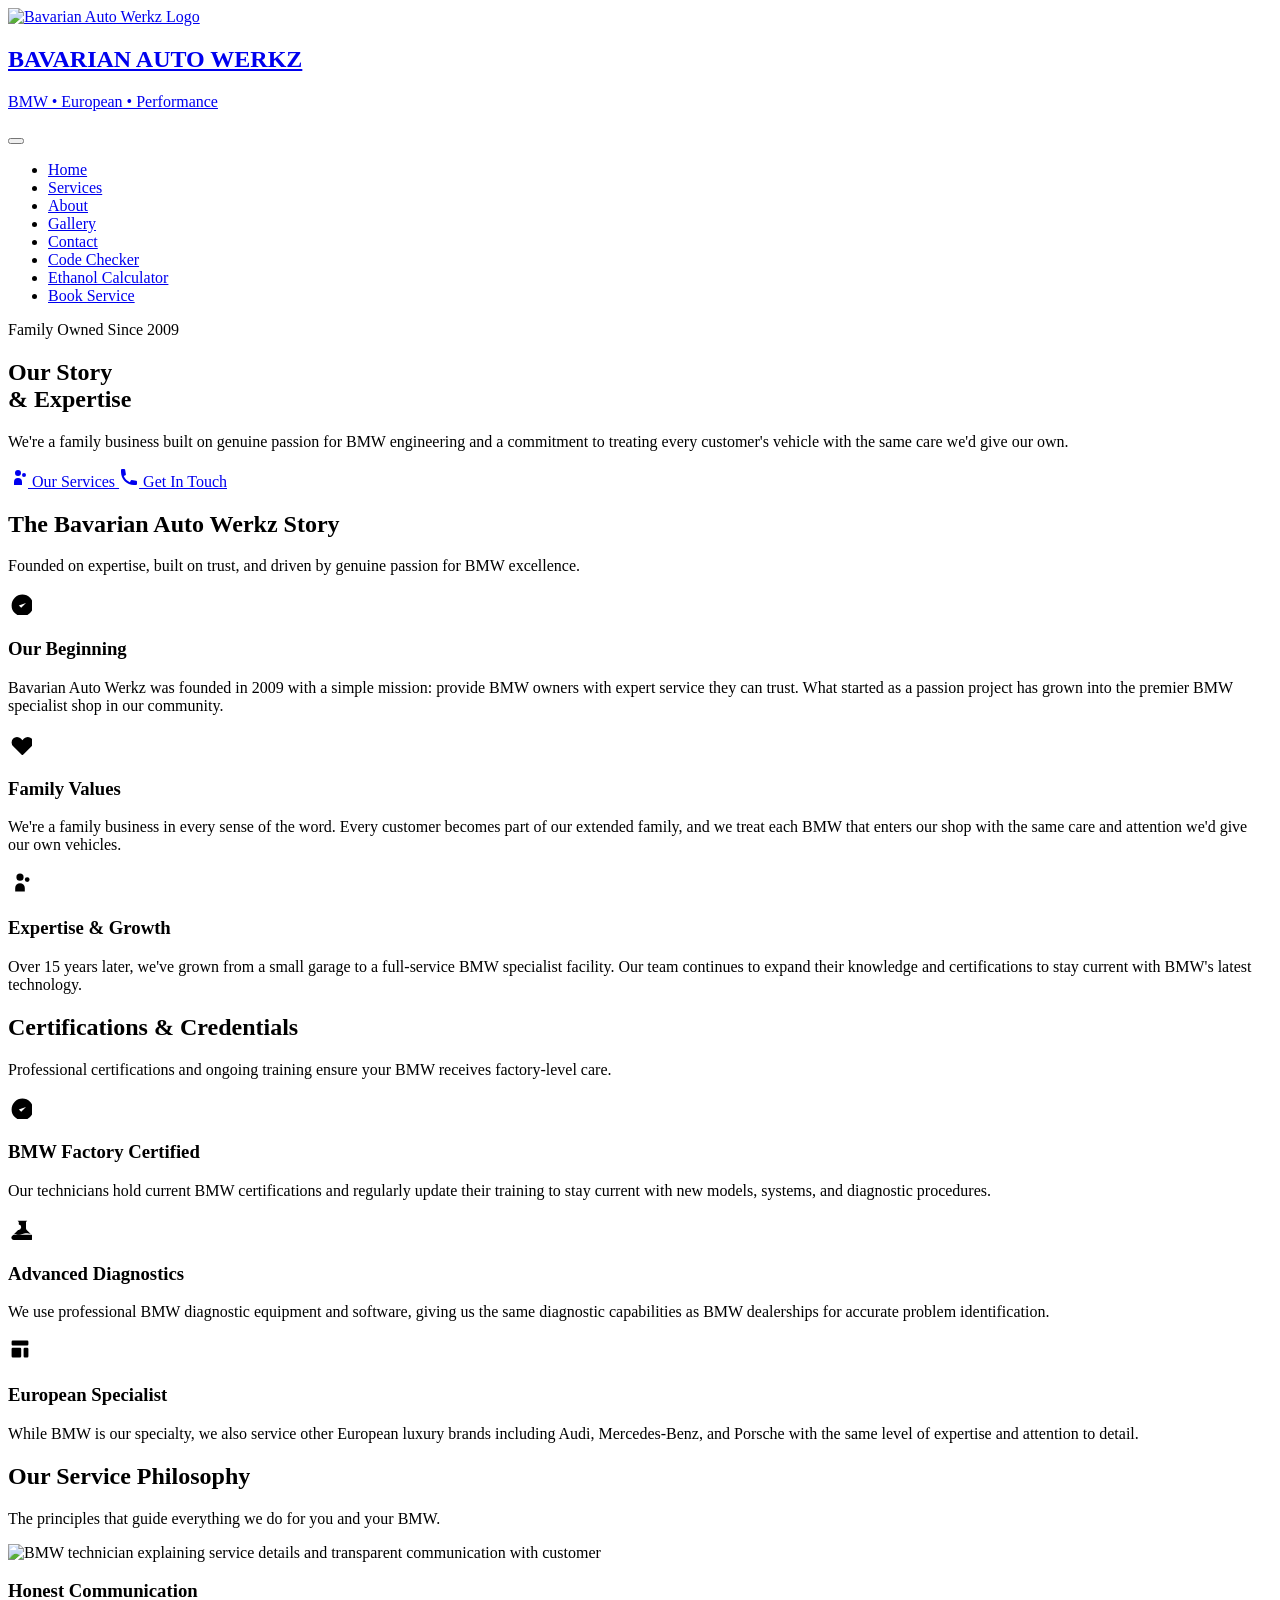
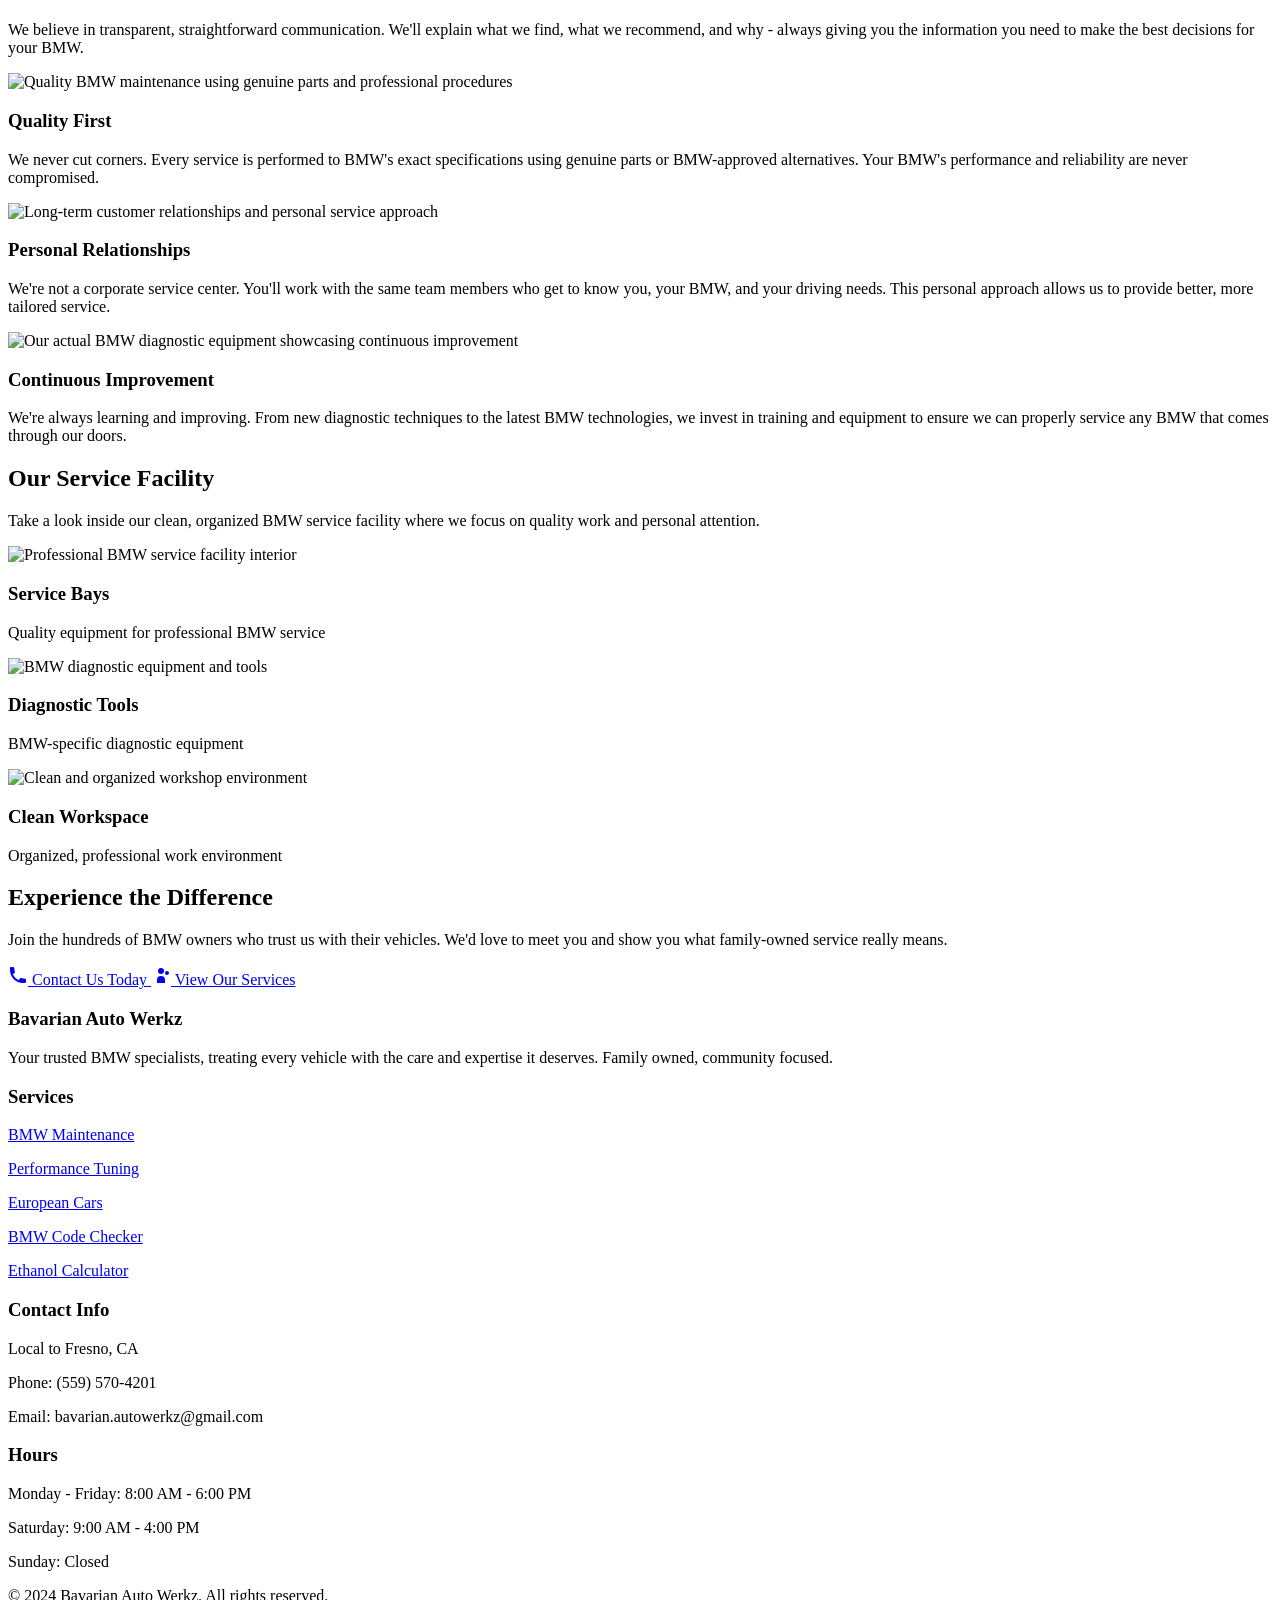
==== bavarian-auto-werkz/about.html @ 37c551e5 "Add files via upload" ====
<!DOCTYPE html>
<html lang="en">
<head>
    <meta charset="UTF-8">
    <meta name="viewport" content="width=device-width, initial-scale=1.0">
    <title>About Us | Bavarian Auto Werkz - Family BMW Specialists</title>
    <meta name="description" content="Learn about our family-owned BMW specialist shop. Over 15 years of expertise, certified technicians, and genuine passion for BMW performance and care.">
    <link rel="stylesheet" href="styles.css">
    <link rel="icon" type="image/png" href="logo.png">
</head>
<body>
    <!-- BMW M-Stripe -->
    <div class="m-stripe"></div>
    
    <!-- Header -->
    <header class="header">
        <nav class="nav-container">
            <a href="index.html" class="logo">
                <img src="logo.png" alt="Bavarian Auto Werkz Logo">
                <div class="logo-text">
                    <h1>BAVARIAN AUTO WERKZ</h1>
                    <p class="logo-tagline">BMW • European • Performance</p>
                </div>
            </a>
            
            <button class="mobile-menu-toggle" aria-label="Toggle mobile menu">
                <span class="hamburger-line"></span>
                <span class="hamburger-line"></span>
                <span class="hamburger-line"></span>
            </button>
            
            <ul class="nav-menu">
                <li><a href="index.html" class="nav-link">Home</a></li>
                <li><a href="services.html" class="nav-link">Services</a></li>
                <li><a href="about.html" class="nav-link active">About</a></li>
                <li><a href="gallery.html" class="nav-link">Gallery</a></li>
                <li><a href="contact.html" class="nav-link">Contact</a></li>
                <li><a href="code-checker.html" class="nav-link">Code Checker</a></li>
                <li><a href="ethanol-calculator.html" class="nav-link">Ethanol Calculator</a></li>
                <li><a href="contact.html" class="btn btn-primary">Book Service</a></li>
            </ul>
        </nav>
    </header>

    <!-- Hero Section -->
    <section class="hero">
        <div class="hero-content">
            <div class="hero-badge">
                <span class="dot"></span>
                Family Owned Since 2009
            </div>
            
            <h1>Our <span class="text-primary">Story</span><br>& Expertise</h1>
            
            <p class="subtitle">
                We're a family business built on genuine passion for BMW engineering and a commitment 
                to treating every customer's vehicle with the same care we'd give our own.
            </p>
            
            <div class="hero-actions">
                <a href="services.html" class="btn btn-primary">
                    <svg width="20" height="20" fill="currentColor" viewBox="0 0 20 20">
                        <path d="M13 6a3 3 0 11-6 0 3 3 0 016 0zM18 8a2 2 0 11-4 0 2 2 0 014 0zM14 15a4 4 0 00-8 0v3h8v-3z"/>
                    </svg>
                    Our Services
                </a>
                <a href="contact.html" class="btn btn-secondary">
                    <svg width="20" height="20" fill="currentColor" viewBox="0 0 20 20">
                        <path d="M2 3a1 1 0 011-1h2.153a1 1 0 01.986.836l.74 4.435a1 1 0 01-.54 1.06l-1.548.773a11.037 11.037 0 006.105 6.105l.774-1.548a1 1 0 011.059-.54l4.435.74a1 1 0 01.836.986V17a1 1 0 01-1 1h-2C7.82 18 2 12.18 2 5V3z"/>
                    </svg>
                    Get In Touch
                </a>
            </div>
        </div>
    </section>


    <!-- Our Story -->
    <section class="section">
        <div class="container">
            <div class="section-header">
                <h2 class="section-title">The Bavarian Auto Werkz Story</h2>
                <p class="section-subtitle">
                    Founded on expertise, built on trust, and driven by genuine passion for BMW excellence.
                </p>
            </div>
            
            <div class="grid">
                <div class="card">
                    <div class="card-icon">
                        <svg width="24" height="24" fill="currentColor" viewBox="0 0 20 20">
                            <path d="M9 12l2 2 4-4m6 2a9 9 0 11-18 0 9 9 0 0118 0z"/>
                        </svg>
                    </div>
                    <h3>Our Beginning</h3>
                    <p>Bavarian Auto Werkz was founded in 2009 with a simple mission: provide BMW owners with expert service they can trust. What started as a passion project has grown into the premier BMW specialist shop in our community.</p>
                </div>
                
                <div class="card">
                    <div class="card-icon">
                        <svg width="24" height="24" fill="currentColor" viewBox="0 0 20 20">
                            <path d="M4.318 6.318a4.5 4.5 0 000 6.364L12 20.364l7.682-7.682a4.5 4.5 0 00-6.364-6.364L12 7.636l-1.318-1.318a4.5 4.5 0 00-6.364 0z"/>
                        </svg>
                    </div>
                    <h3>Family Values</h3>
                    <p>We're a family business in every sense of the word. Every customer becomes part of our extended family, and we treat each BMW that enters our shop with the same care and attention we'd give our own vehicles.</p>
                </div>
                
                <div class="card">
                    <div class="card-icon">
                        <svg width="24" height="24" fill="currentColor" viewBox="0 0 20 20">
                            <path d="M13 6a3 3 0 11-6 0 3 3 0 016 0zM18 8a2 2 0 11-4 0 2 2 0 014 0zM14 15a4 4 0 00-8 0v3h8v-3z"/>
                        </svg>
                    </div>
                    <h3>Expertise & Growth</h3>
                    <p>Over 15 years later, we've grown from a small garage to a full-service BMW specialist facility. Our team continues to expand their knowledge and certifications to stay current with BMW's latest technology.</p>
                </div>
            </div>
        </div>
    </section>


    <!-- Our Certifications -->
    <section class="section">
        <div class="container">
            <div class="section-header">
                <h2 class="section-title">Certifications & Credentials</h2>
                <p class="section-subtitle">
                    Professional certifications and ongoing training ensure your BMW receives factory-level care.
                </p>
            </div>
            
            <div class="grid">
                <div class="card">
                    <div class="card-icon">
                        <svg width="24" height="24" fill="currentColor" viewBox="0 0 20 20">
                            <path d="M9 12l2 2 4-4m6 2a9 9 0 11-18 0 9 9 0 0118 0z"/>
                        </svg>
                    </div>
                    <h3>BMW Factory Certified</h3>
                    <p>Our technicians hold current BMW certifications and regularly update their training to stay current with new models, systems, and diagnostic procedures.</p>
                </div>
                
                <div class="card">
                    <div class="card-icon">
                        <svg width="24" height="24" fill="currentColor" viewBox="0 0 20 20">
                            <path d="M19.428 15.428a2 2 0 00-1.022-.547l-2.387-.477a6 6 0 00-3.86.517l-.318.158a6 6 0 01-3.86.517L6.05 15.21a2 2 0 00-1.806.547M8 4h8l-1 1v5.172a2 2 0 00.586 1.414l5 5c1.26 1.26.367 3.414-1.415 3.414H4.828c-1.782 0-2.674-2.154-1.414-3.414l5-5A2 2 0 009 7.172V5l-1-1z"/>
                        </svg>
                    </div>
                    <h3>Advanced Diagnostics</h3>
                    <p>We use professional BMW diagnostic equipment and software, giving us the same diagnostic capabilities as BMW dealerships for accurate problem identification.</p>
                </div>
                
                <div class="card">
                    <div class="card-icon">
                        <svg width="24" height="24" fill="currentColor" viewBox="0 0 20 20">
                            <path d="M3 4a1 1 0 011-1h12a1 1 0 011 1v2a1 1 0 01-1 1H4a1 1 0 01-1-1V4zM3 10a1 1 0 011-1h6a1 1 0 011 1v6a1 1 0 01-1 1H4a1 1 0 01-1-1v-6zM14 9a1 1 0 00-1 1v6a1 1 0 001 1h2a1 1 0 001-1v-6a1 1 0 00-1-1h-2z"/>
                        </svg>
                    </div>
                    <h3>European Specialist</h3>
                    <p>While BMW is our specialty, we also service other European luxury brands including Audi, Mercedes-Benz, and Porsche with the same level of expertise and attention to detail.</p>
                </div>
            </div>
        </div>
    </section>

    <!-- Our Philosophy -->
    <section class="section">
        <div class="container">
            <div class="section-header">
                <h2 class="section-title">Our Service Philosophy</h2>
                <p class="section-subtitle">
                    The principles that guide everything we do for you and your BMW.
                </p>
            </div>
            
            <div class="grid">
                <div class="card">
                    <div class="card-image">
                        <img src="honest-communication-real.jpg" alt="BMW technician explaining service details and transparent communication with customer" class="feature-image">
                    </div>
                    <h3>Honest Communication</h3>
                    <p>We believe in transparent, straightforward communication. We'll explain what we find, what we recommend, and why - always giving you the information you need to make the best decisions for your BMW.</p>
                </div>
                
                <div class="card">
                    <div class="card-image">
                        <img src="instagram-images/2897532297255648054_2897532292239246413.jpg" alt="Quality BMW maintenance using genuine parts and professional procedures" class="feature-image">
                    </div>
                    <h3>Quality First</h3>
                    <p>We never cut corners. Every service is performed to BMW's exact specifications using genuine parts or BMW-approved alternatives. Your BMW's performance and reliability are never compromised.</p>
                </div>
                
                <div class="card">
                    <div class="card-image">
                        <img src="instagram-images/2894854267697865437_2894854263453151561.jpg" alt="Long-term customer relationships and personal service approach" class="feature-image">
                    </div>
                    <h3>Personal Relationships</h3>
                    <p>We're not a corporate service center. You'll work with the same team members who get to know you, your BMW, and your driving needs. This personal approach allows us to provide better, more tailored service.</p>
                </div>
                
                <div class="card">
                    <div class="card-image">
                        <img src="instagram-images/2897532297255648054_2897532292214103856.jpg" alt="Our actual BMW diagnostic equipment showcasing continuous improvement" class="feature-image">
                    </div>
                    <h3>Continuous Improvement</h3>
                    <p>We're always learning and improving. From new diagnostic techniques to the latest BMW technologies, we invest in training and equipment to ensure we can properly service any BMW that comes through our doors.</p>
                </div>
            </div>
        </div>
    </section>

    <!-- Our Facility Gallery -->
    <section class="section">
        <div class="container">
            <div class="section-header">
                <h2 class="section-title">Our Service Facility</h2>
                <p class="section-subtitle">
                    Take a look inside our clean, organized BMW service facility where we focus on quality work and personal attention.
                </p>
            </div>
            
            <div class="grid">
                <div class="card">
                    <div class="card-image">
                        <img src="actual-service-bay.jpg" alt="Professional BMW service facility interior" class="feature-image">
                    </div>
                    <h3>Service Bays</h3>
                    <p>Quality equipment for professional BMW service</p>
                </div>
                <div class="card">
                    <div class="card-image">
                        <img src="actual-diagnostic-equipment.jpg" alt="BMW diagnostic equipment and tools" class="feature-image">
                    </div>
                    <h3>Diagnostic Tools</h3>
                    <p>BMW-specific diagnostic equipment</p>
                </div>
                <div class="card">
                    <div class="card-image">
                        <img src="instagram-images/3125229038101661645_3125229033429319748.jpg" alt="Clean and organized workshop environment" class="feature-image">
                    </div>
                    <h3>Clean Workspace</h3>
                    <p>Organized, professional work environment</p>
                </div>
            </div>
        </div>
    </section>

    <!-- Call to Action -->
    <section class="section section-dark">
        <div class="container text-center">
            <h2 class="section-title">Experience the Difference</h2>
            <p class="section-subtitle">
                Join the hundreds of BMW owners who trust us with their vehicles. 
                We'd love to meet you and show you what family-owned service really means.
            </p>
            
            <div class="hero-actions mt-2">
                <a href="contact.html" class="btn btn-primary">
                    <svg width="20" height="20" fill="currentColor" viewBox="0 0 20 20">
                        <path d="M2 3a1 1 0 011-1h2.153a1 1 0 01.986.836l.74 4.435a1 1 0 01-.54 1.06l-1.548.773a11.037 11.037 0 006.105 6.105l.774-1.548a1 1 0 011.059-.54l4.435.74a1 1 0 01.836.986V17a1 1 0 01-1 1h-2C7.82 18 2 12.18 2 5V3z"/>
                    </svg>
                    Contact Us Today
                </a>
                <a href="services.html" class="btn btn-secondary">
                    <svg width="20" height="20" fill="currentColor" viewBox="0 0 20 20">
                        <path d="M13 6a3 3 0 11-6 0 3 3 0 016 0zM18 8a2 2 0 11-4 0 2 2 0 014 0zM14 15a4 4 0 00-8 0v3h8v-3z"/>
                    </svg>
                    View Our Services
                </a>
            </div>
        </div>
    </section>

    <!-- Footer -->
    <footer class="footer">
        <div class="footer-content">
            <div class="footer-section">
                <h3>Bavarian Auto Werkz</h3>
                <p>Your trusted BMW specialists, treating every vehicle with the care and expertise it deserves. Family owned, community focused.</p>
            </div>
            
            <div class="footer-section">
                <h3>Services</h3>
                <p><a href="services.html">BMW Maintenance</a></p>
                <p><a href="services.html">Performance Tuning</a></p>
                <p><a href="services.html">European Cars</a></p>
                <p><a href="code-checker.html">BMW Code Checker</a></p>
                <p><a href="ethanol-calculator.html">Ethanol Calculator</a></p>
            </div>
            
            <div class="footer-section">
                <h3>Contact Info</h3>
                <p>Local to Fresno, CA</p>
                <p>Phone: (559) 570-4201</p>
                <p>Email: bavarian.autowerkz@gmail.com</p>
            </div>
            
            <div class="footer-section">
                <h3>Hours</h3>
                <p>Monday - Friday: 8:00 AM - 6:00 PM</p>
                <p>Saturday: 9:00 AM - 4:00 PM</p>
                <p>Sunday: Closed</p>
            </div>
        </div>
        
        <div class="footer-bottom">
            <p>&copy; 2024 Bavarian Auto Werkz. All rights reserved.</p>
        </div>
    </footer>

    <script>
        // Mobile menu toggle functionality
        document.addEventListener('DOMContentLoaded', function() {
            const mobileMenuToggle = document.querySelector('.mobile-menu-toggle');
            const navMenu = document.querySelector('.nav-menu');
            
            mobileMenuToggle.addEventListener('click', function() {
                mobileMenuToggle.classList.toggle('active');
                navMenu.classList.toggle('active');
            });
            
            // Close menu when clicking on nav links
            const navLinks = document.querySelectorAll('.nav-link');
            navLinks.forEach(link => {
                link.addEventListener('click', function() {
                    mobileMenuToggle.classList.remove('active');
                    navMenu.classList.remove('active');
                });
            });
            
            // Close menu when clicking outside
            document.addEventListener('click', function(e) {
                if (!mobileMenuToggle.contains(e.target) && !navMenu.contains(e.target)) {
                    mobileMenuToggle.classList.remove('active');
                    navMenu.classList.remove('active');
                }
            });
        });
    </script>
</body>
</html>
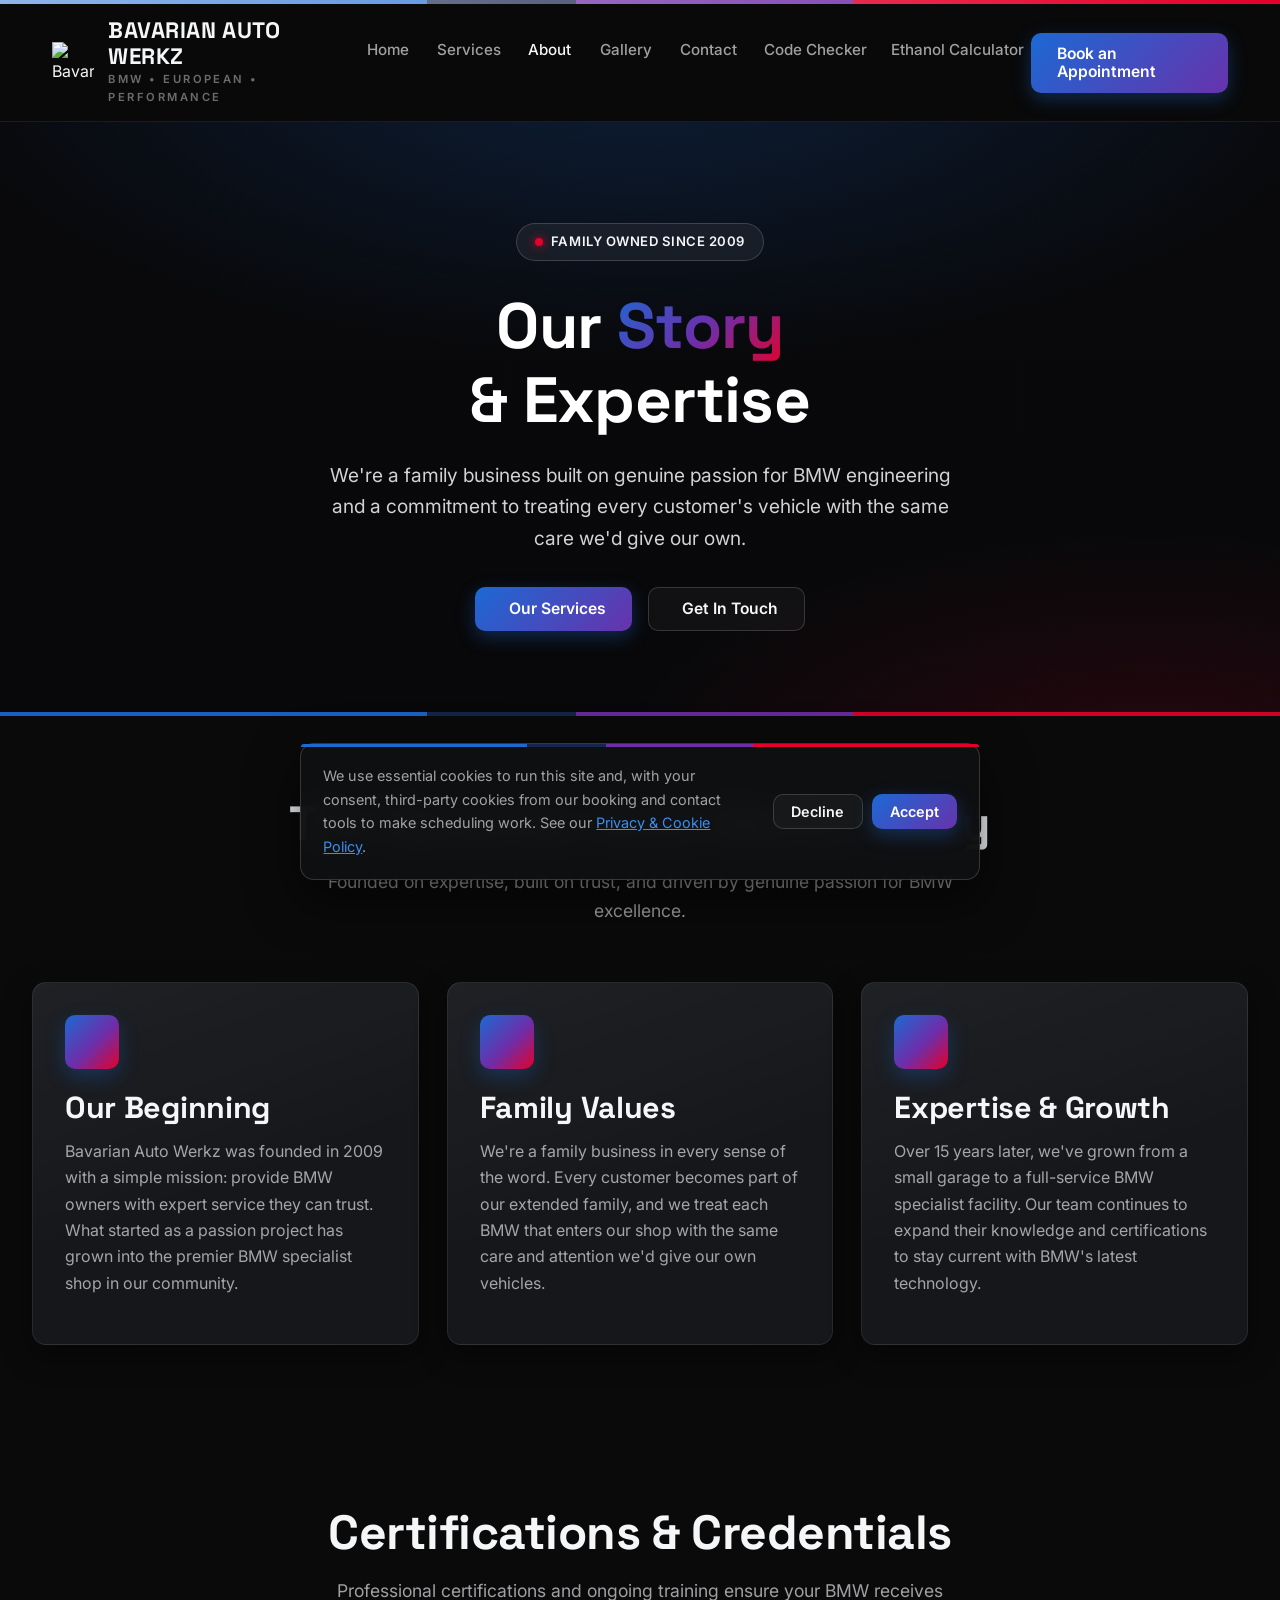
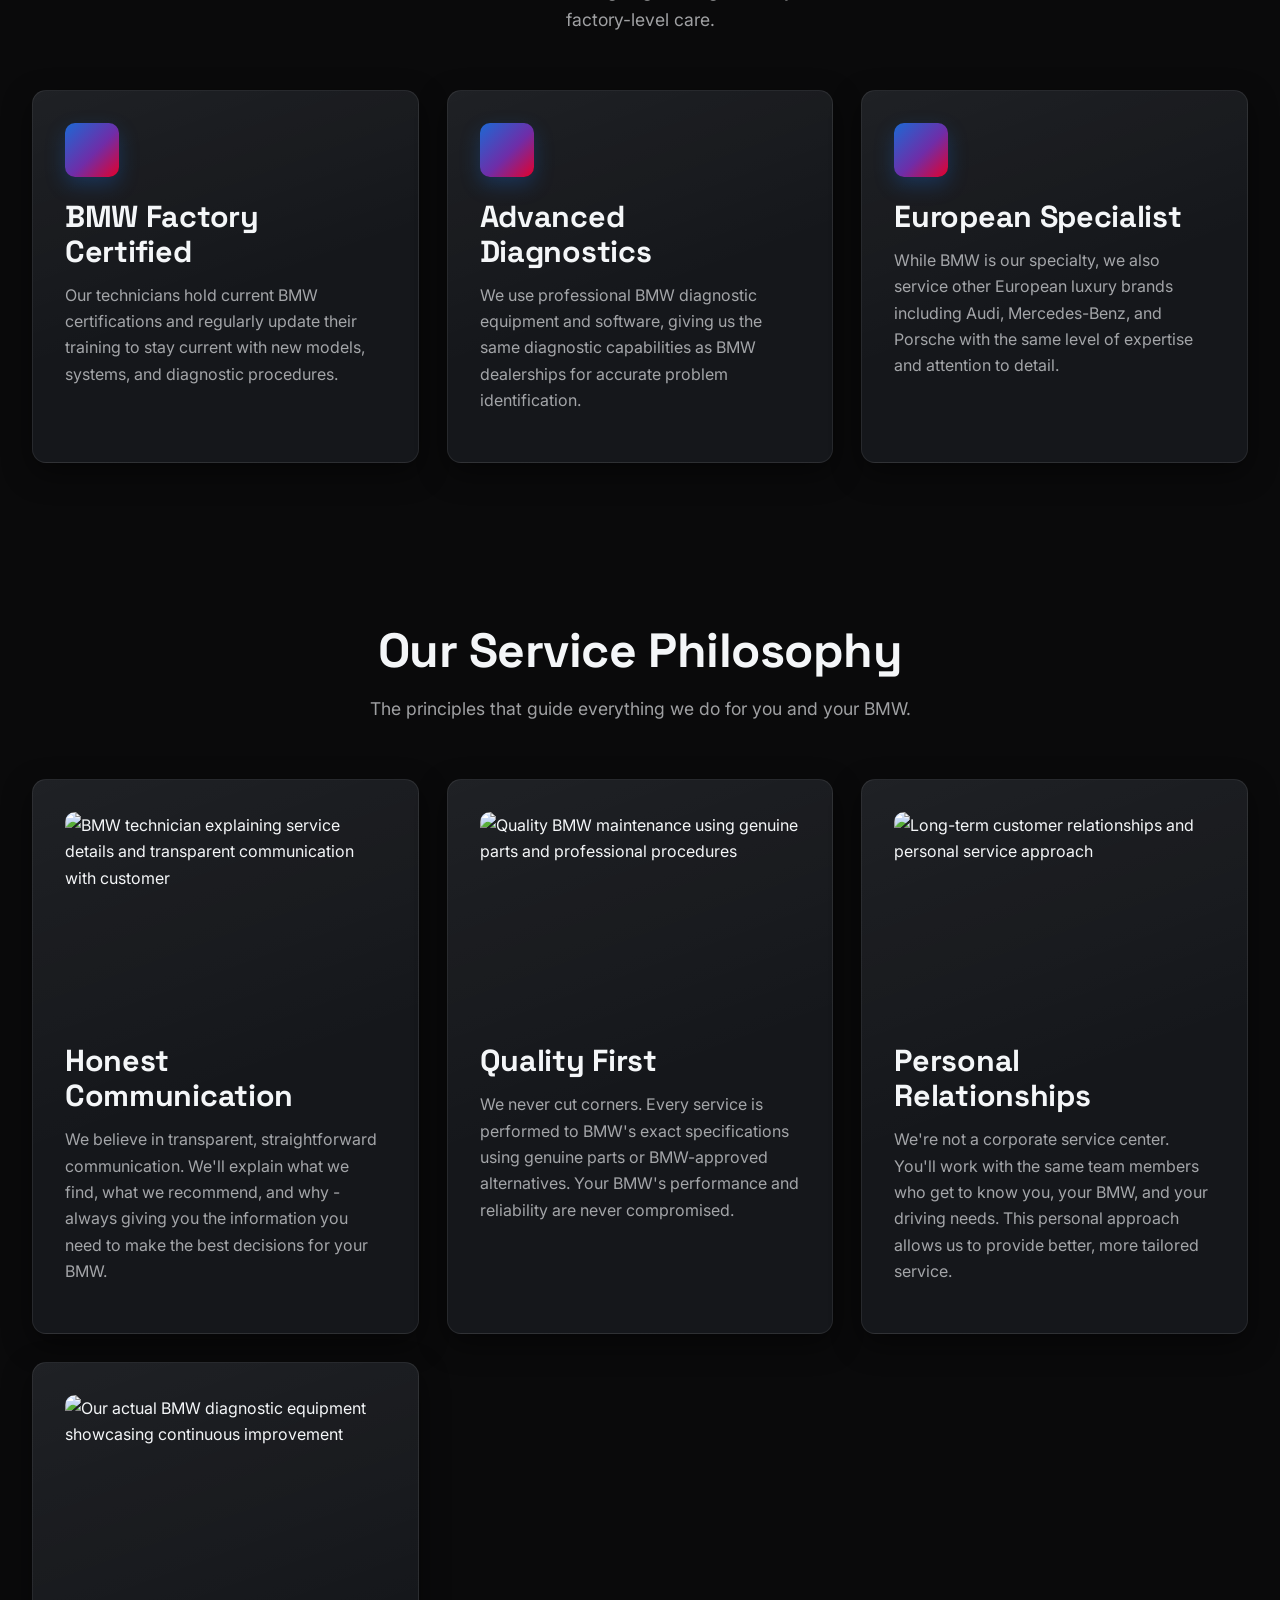
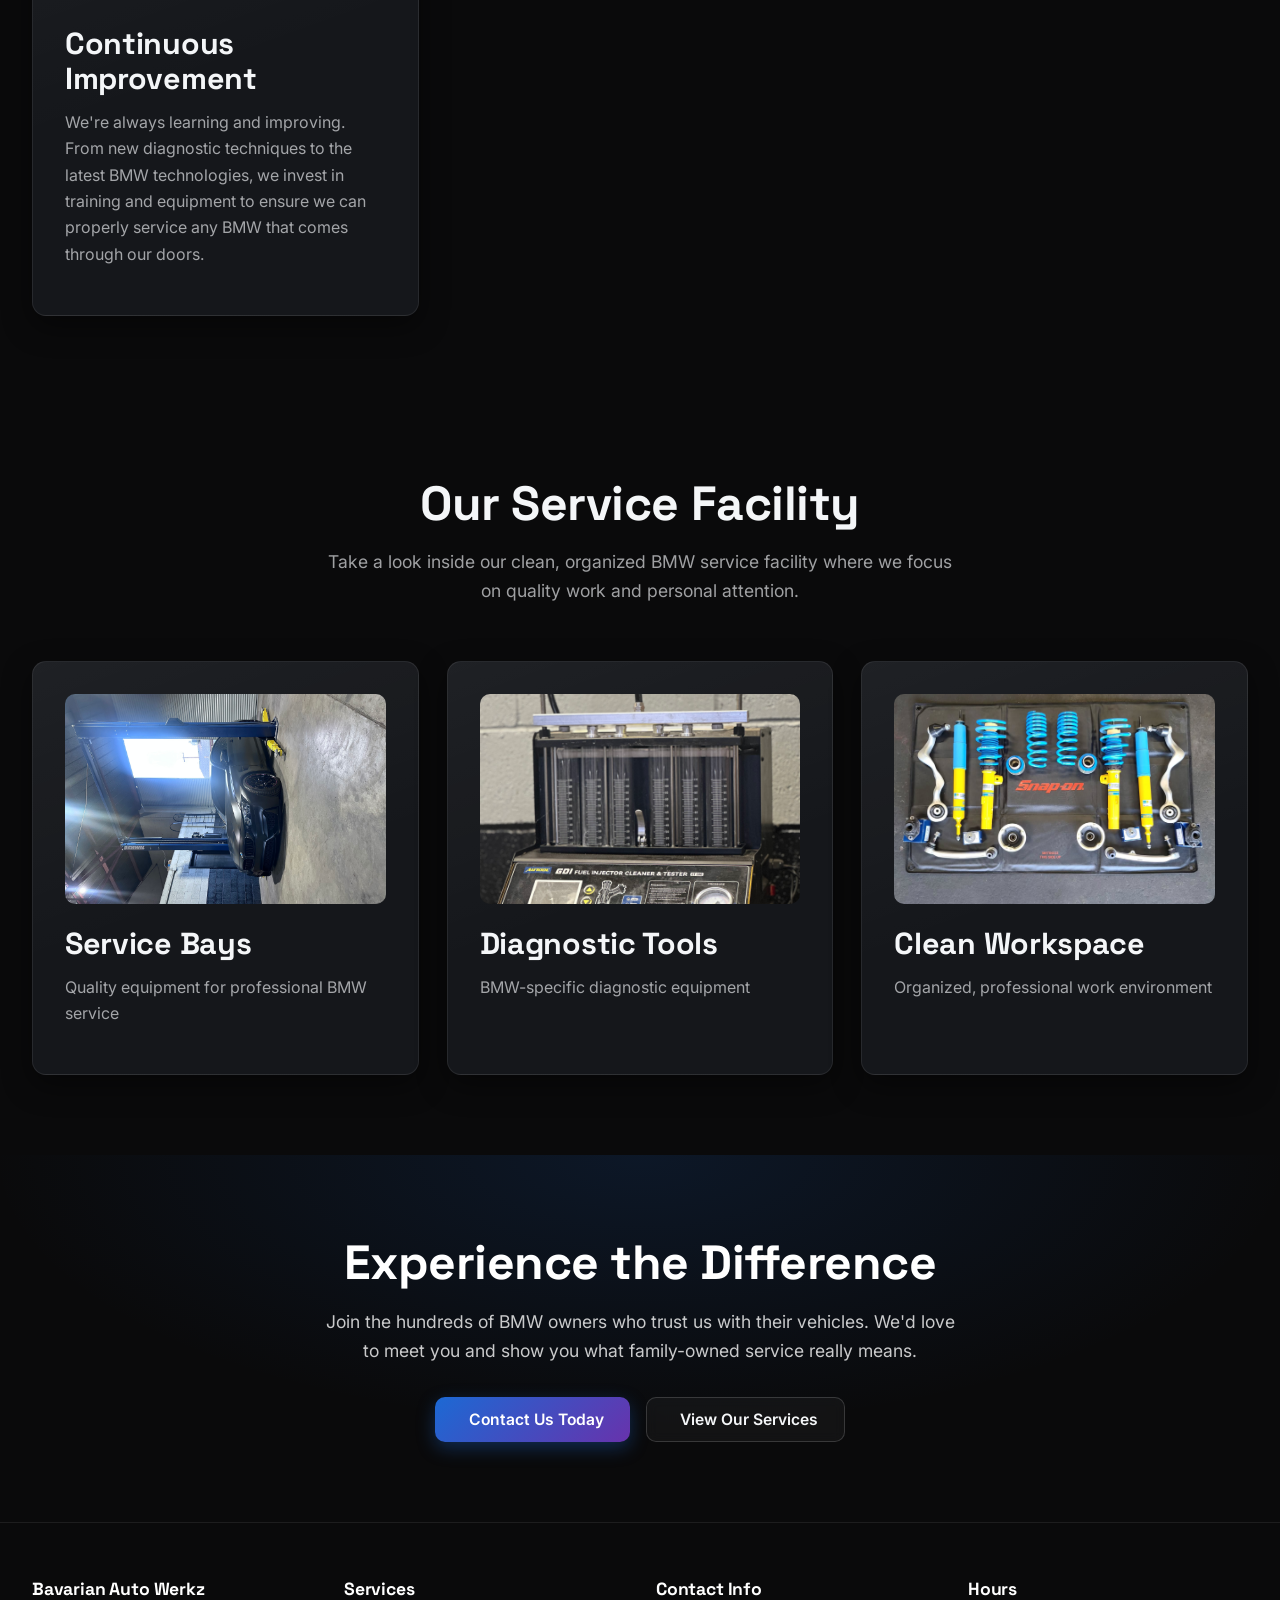
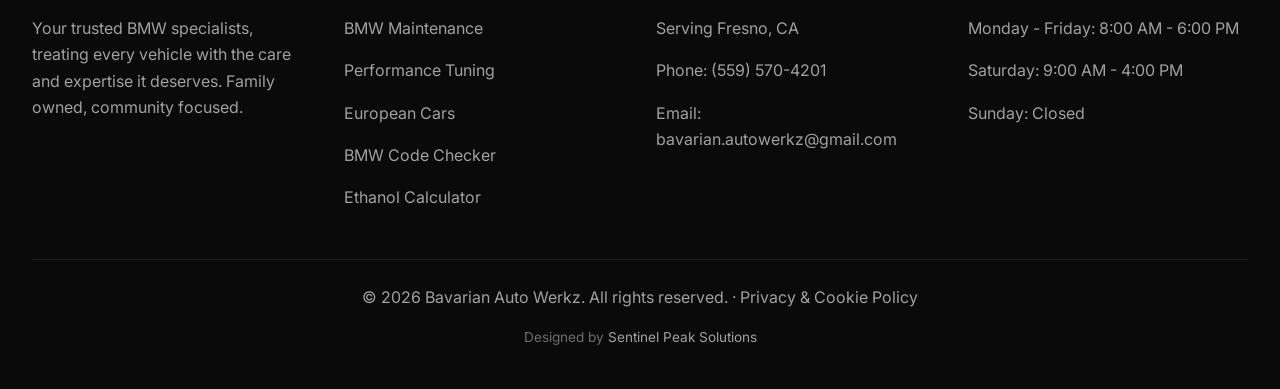
==== commit ee1f38b3: "Redesign site: dark carbon BMW M theme, modern icons, new work, perf + privacy - Full dark carbon-fi" ====
--- a/bavarian-auto-werkz/about.html
+++ b/bavarian-auto-werkz/about.html
@@ -3,6 +3,11 @@
 <head>
     <meta charset="UTF-8">
     <meta name="viewport" content="width=device-width, initial-scale=1.0">
+    <meta name="theme-color" content="#0a0a0b">
+    <link rel="preconnect" href="https://fonts.googleapis.com">
+    <link rel="preconnect" href="https://fonts.gstatic.com" crossorigin>
+    <link rel="preconnect" href="https://unpkg.com" crossorigin>
+    <link rel="dns-prefetch" href="https://links.sentinelpeaksolutions.com">
     <title>About Us | Bavarian Auto Werkz - Family BMW Specialists</title>
     <meta name="description" content="Learn about our family-owned BMW specialist shop. Over 15 years of expertise, certified technicians, and genuine passion for BMW performance and care.">
     <link rel="stylesheet" href="styles.css">
@@ -16,7 +21,7 @@
     <header class="header">
         <nav class="nav-container">
             <a href="index.html" class="logo">
-                <img src="logo.png" alt="Bavarian Auto Werkz Logo">
+                <img src="logo.png" alt="Bavarian Auto Werkz Logo" width="42" height="42" decoding="async" fetchpriority="high">
                 <div class="logo-text">
                     <h1>BAVARIAN AUTO WERKZ</h1>
                     <p class="logo-tagline">BMW • European • Performance</p>
@@ -37,7 +42,7 @@
                 <li><a href="contact.html" class="nav-link">Contact</a></li>
                 <li><a href="code-checker.html" class="nav-link">Code Checker</a></li>
                 <li><a href="ethanol-calculator.html" class="nav-link">Ethanol Calculator</a></li>
-                <li><a href="contact.html" class="btn btn-primary">Book Service</a></li>
+                <li><a href="contact.html" class="btn btn-primary">Book an Appointment</a></li>
             </ul>
         </nav>
     </header>
@@ -59,15 +64,11 @@
             
             <div class="hero-actions">
                 <a href="services.html" class="btn btn-primary">
-                    <svg width="20" height="20" fill="currentColor" viewBox="0 0 20 20">
-                        <path d="M13 6a3 3 0 11-6 0 3 3 0 016 0zM18 8a2 2 0 11-4 0 2 2 0 014 0zM14 15a4 4 0 00-8 0v3h8v-3z"/>
-                    </svg>
+                    <i data-lucide="list-checks"></i>
                     Our Services
                 </a>
                 <a href="contact.html" class="btn btn-secondary">
-                    <svg width="20" height="20" fill="currentColor" viewBox="0 0 20 20">
-                        <path d="M2 3a1 1 0 011-1h2.153a1 1 0 01.986.836l.74 4.435a1 1 0 01-.54 1.06l-1.548.773a11.037 11.037 0 006.105 6.105l.774-1.548a1 1 0 011.059-.54l4.435.74a1 1 0 01.836.986V17a1 1 0 01-1 1h-2C7.82 18 2 12.18 2 5V3z"/>
-                    </svg>
+                    <i data-lucide="mail"></i>
                     Get In Touch
                 </a>
             </div>
@@ -88,9 +89,7 @@
             <div class="grid">
                 <div class="card">
                     <div class="card-icon">
-                        <svg width="24" height="24" fill="currentColor" viewBox="0 0 20 20">
-                            <path d="M9 12l2 2 4-4m6 2a9 9 0 11-18 0 9 9 0 0118 0z"/>
-                        </svg>
+                        <i data-lucide="star"></i>
                     </div>
                     <h3>Our Beginning</h3>
                     <p>Bavarian Auto Werkz was founded in 2009 with a simple mission: provide BMW owners with expert service they can trust. What started as a passion project has grown into the premier BMW specialist shop in our community.</p>
@@ -98,9 +97,7 @@
                 
                 <div class="card">
                     <div class="card-icon">
-                        <svg width="24" height="24" fill="currentColor" viewBox="0 0 20 20">
-                            <path d="M4.318 6.318a4.5 4.5 0 000 6.364L12 20.364l7.682-7.682a4.5 4.5 0 00-6.364-6.364L12 7.636l-1.318-1.318a4.5 4.5 0 00-6.364 0z"/>
-                        </svg>
+                        <i data-lucide="users"></i>
                     </div>
                     <h3>Family Values</h3>
                     <p>We're a family business in every sense of the word. Every customer becomes part of our extended family, and we treat each BMW that enters our shop with the same care and attention we'd give our own vehicles.</p>
@@ -108,9 +105,7 @@
                 
                 <div class="card">
                     <div class="card-icon">
-                        <svg width="24" height="24" fill="currentColor" viewBox="0 0 20 20">
-                            <path d="M13 6a3 3 0 11-6 0 3 3 0 016 0zM18 8a2 2 0 11-4 0 2 2 0 014 0zM14 15a4 4 0 00-8 0v3h8v-3z"/>
-                        </svg>
+                        <i data-lucide="users"></i>
                     </div>
                     <h3>Expertise & Growth</h3>
                     <p>Over 15 years later, we've grown from a small garage to a full-service BMW specialist facility. Our team continues to expand their knowledge and certifications to stay current with BMW's latest technology.</p>
@@ -133,9 +128,7 @@
             <div class="grid">
                 <div class="card">
                     <div class="card-icon">
-                        <svg width="24" height="24" fill="currentColor" viewBox="0 0 20 20">
-                            <path d="M9 12l2 2 4-4m6 2a9 9 0 11-18 0 9 9 0 0118 0z"/>
-                        </svg>
+                        <i data-lucide="badge-check"></i>
                     </div>
                     <h3>BMW Factory Certified</h3>
                     <p>Our technicians hold current BMW certifications and regularly update their training to stay current with new models, systems, and diagnostic procedures.</p>
@@ -143,9 +136,7 @@
                 
                 <div class="card">
                     <div class="card-icon">
-                        <svg width="24" height="24" fill="currentColor" viewBox="0 0 20 20">
-                            <path d="M19.428 15.428a2 2 0 00-1.022-.547l-2.387-.477a6 6 0 00-3.86.517l-.318.158a6 6 0 01-3.86.517L6.05 15.21a2 2 0 00-1.806.547M8 4h8l-1 1v5.172a2 2 0 00.586 1.414l5 5c1.26 1.26.367 3.414-1.415 3.414H4.828c-1.782 0-2.674-2.154-1.414-3.414l5-5A2 2 0 009 7.172V5l-1-1z"/>
-                        </svg>
+                        <i data-lucide="scan-line"></i>
                     </div>
                     <h3>Advanced Diagnostics</h3>
                     <p>We use professional BMW diagnostic equipment and software, giving us the same diagnostic capabilities as BMW dealerships for accurate problem identification.</p>
@@ -153,9 +144,7 @@
                 
                 <div class="card">
                     <div class="card-icon">
-                        <svg width="24" height="24" fill="currentColor" viewBox="0 0 20 20">
-                            <path d="M3 4a1 1 0 011-1h12a1 1 0 011 1v2a1 1 0 01-1 1H4a1 1 0 01-1-1V4zM3 10a1 1 0 011-1h6a1 1 0 011 1v6a1 1 0 01-1 1H4a1 1 0 01-1-1v-6zM14 9a1 1 0 00-1 1v6a1 1 0 001 1h2a1 1 0 001-1v-6a1 1 0 00-1-1h-2z"/>
-                        </svg>
+                        <i data-lucide="award"></i>
                     </div>
                     <h3>European Specialist</h3>
                     <p>While BMW is our specialty, we also service other European luxury brands including Audi, Mercedes-Benz, and Porsche with the same level of expertise and attention to detail.</p>
@@ -177,7 +166,7 @@
             <div class="grid">
                 <div class="card">
                     <div class="card-image">
-                        <img src="honest-communication-real.jpg" alt="BMW technician explaining service details and transparent communication with customer" class="feature-image">
+                        <img loading="lazy" decoding="async" src="honest-communication-real.jpg" alt="BMW technician explaining service details and transparent communication with customer" class="feature-image">
                     </div>
                     <h3>Honest Communication</h3>
                     <p>We believe in transparent, straightforward communication. We'll explain what we find, what we recommend, and why - always giving you the information you need to make the best decisions for your BMW.</p>
@@ -185,7 +174,7 @@
                 
                 <div class="card">
                     <div class="card-image">
-                        <img src="instagram-images/2897532297255648054_2897532292239246413.jpg" alt="Quality BMW maintenance using genuine parts and professional procedures" class="feature-image">
+                        <img loading="lazy" decoding="async" src="instagram-images/2897532297255648054_2897532292239246413.jpg" alt="Quality BMW maintenance using genuine parts and professional procedures" class="feature-image">
                     </div>
                     <h3>Quality First</h3>
                     <p>We never cut corners. Every service is performed to BMW's exact specifications using genuine parts or BMW-approved alternatives. Your BMW's performance and reliability are never compromised.</p>
@@ -193,7 +182,7 @@
                 
                 <div class="card">
                     <div class="card-image">
-                        <img src="instagram-images/2894854267697865437_2894854263453151561.jpg" alt="Long-term customer relationships and personal service approach" class="feature-image">
+                        <img loading="lazy" decoding="async" src="instagram-images/2894854267697865437_2894854263453151561.jpg" alt="Long-term customer relationships and personal service approach" class="feature-image">
                     </div>
                     <h3>Personal Relationships</h3>
                     <p>We're not a corporate service center. You'll work with the same team members who get to know you, your BMW, and your driving needs. This personal approach allows us to provide better, more tailored service.</p>
@@ -201,7 +190,7 @@
                 
                 <div class="card">
                     <div class="card-image">
-                        <img src="instagram-images/2897532297255648054_2897532292214103856.jpg" alt="Our actual BMW diagnostic equipment showcasing continuous improvement" class="feature-image">
+                        <img loading="lazy" decoding="async" src="instagram-images/2897532297255648054_2897532292214103856.jpg" alt="Our actual BMW diagnostic equipment showcasing continuous improvement" class="feature-image">
                     </div>
                     <h3>Continuous Improvement</h3>
                     <p>We're always learning and improving. From new diagnostic techniques to the latest BMW technologies, we invest in training and equipment to ensure we can properly service any BMW that comes through our doors.</p>
@@ -223,21 +212,21 @@
             <div class="grid">
                 <div class="card">
                     <div class="card-image">
-                        <img src="actual-service-bay.jpg" alt="Professional BMW service facility interior" class="feature-image">
+                        <img loading="lazy" decoding="async" src="actual-service-bay.jpg" alt="Professional BMW service facility interior" class="feature-image">
                     </div>
                     <h3>Service Bays</h3>
                     <p>Quality equipment for professional BMW service</p>
                 </div>
                 <div class="card">
                     <div class="card-image">
-                        <img src="actual-diagnostic-equipment.jpg" alt="BMW diagnostic equipment and tools" class="feature-image">
+                        <img loading="lazy" decoding="async" src="actual-diagnostic-equipment.jpg" alt="BMW diagnostic equipment and tools" class="feature-image">
                     </div>
                     <h3>Diagnostic Tools</h3>
                     <p>BMW-specific diagnostic equipment</p>
                 </div>
                 <div class="card">
                     <div class="card-image">
-                        <img src="instagram-images/3125229038101661645_3125229033429319748.jpg" alt="Clean and organized workshop environment" class="feature-image">
+                        <img loading="lazy" decoding="async" src="instagram-images/3125229038101661645_3125229033429319748.jpg" alt="Clean and organized workshop environment" class="feature-image">
                     </div>
                     <h3>Clean Workspace</h3>
                     <p>Organized, professional work environment</p>
@@ -257,15 +246,11 @@
             
             <div class="hero-actions mt-2">
                 <a href="contact.html" class="btn btn-primary">
-                    <svg width="20" height="20" fill="currentColor" viewBox="0 0 20 20">
-                        <path d="M2 3a1 1 0 011-1h2.153a1 1 0 01.986.836l.74 4.435a1 1 0 01-.54 1.06l-1.548.773a11.037 11.037 0 006.105 6.105l.774-1.548a1 1 0 011.059-.54l4.435.74a1 1 0 01.836.986V17a1 1 0 01-1 1h-2C7.82 18 2 12.18 2 5V3z"/>
-                    </svg>
+                    <i data-lucide="calendar-check"></i>
                     Contact Us Today
                 </a>
                 <a href="services.html" class="btn btn-secondary">
-                    <svg width="20" height="20" fill="currentColor" viewBox="0 0 20 20">
-                        <path d="M13 6a3 3 0 11-6 0 3 3 0 016 0zM18 8a2 2 0 11-4 0 2 2 0 014 0zM14 15a4 4 0 00-8 0v3h8v-3z"/>
-                    </svg>
+                    <i data-lucide="list-checks"></i>
                     View Our Services
                 </a>
             </div>
@@ -291,7 +276,7 @@
             
             <div class="footer-section">
                 <h3>Contact Info</h3>
-                <p>Local to Fresno, CA</p>
+                <p>Serving Fresno, CA</p>
                 <p>Phone: (559) 570-4201</p>
                 <p>Email: bavarian.autowerkz@gmail.com</p>
             </div>
@@ -305,38 +290,12 @@
         </div>
         
         <div class="footer-bottom">
-            <p>&copy; 2024 Bavarian Auto Werkz. All rights reserved.</p>
+            <p>&copy; 2026 Bavarian Auto Werkz. All rights reserved. &middot; <a href="privacy.html">Privacy &amp; Cookie Policy</a></p>
+            <p class="footer-credit">Designed by <a href="https://sentinelpeaksolutions.com/" target="_blank" rel="noopener">Sentinel Peak Solutions</a></p>
         </div>
     </footer>
 
-    <script>
-        // Mobile menu toggle functionality
-        document.addEventListener('DOMContentLoaded', function() {
-            const mobileMenuToggle = document.querySelector('.mobile-menu-toggle');
-            const navMenu = document.querySelector('.nav-menu');
-            
-            mobileMenuToggle.addEventListener('click', function() {
-                mobileMenuToggle.classList.toggle('active');
-                navMenu.classList.toggle('active');
-            });
-            
-            // Close menu when clicking on nav links
-            const navLinks = document.querySelectorAll('.nav-link');
-            navLinks.forEach(link => {
-                link.addEventListener('click', function() {
-                    mobileMenuToggle.classList.remove('active');
-                    navMenu.classList.remove('active');
-                });
-            });
-            
-            // Close menu when clicking outside
-            document.addEventListener('click', function(e) {
-                if (!mobileMenuToggle.contains(e.target) && !navMenu.contains(e.target)) {
-                    mobileMenuToggle.classList.remove('active');
-                    navMenu.classList.remove('active');
-                }
-            });
-        });
-    </script>
+    <script src="https://unpkg.com/lucide@latest" defer></script>
+    <script src="main.js" defer></script>
 </body>
 </html>
--- a/bavarian-auto-werkz/styles.css
+++ b/bavarian-auto-werkz/styles.css
@@ -0,0 +1,859 @@
+/* Bavarian Auto Werkz - BMW M Carbon Fiber Theme (2026) */
+
+/* Premium fonts */
+@import url('https://fonts.googleapis.com/css2?family=Inter:wght@300;400;500;600;700;800;900&family=Space+Grotesk:wght@400;500;600;700&display=swap');
+
+/* ============================================================
+   Design tokens
+   ============================================================ */
+:root {
+    /* Authentic BMW M tri-color */
+    --m-blue: #1C69D4;
+    --m-blue-light: #3b8ef0;
+    --m-indigo: #16264f;
+    --m-violet: #6f2da8;
+    --m-red: #e4002b;
+
+    /* Accent used for primary interactive elements */
+    --accent: var(--m-blue);
+    --accent-light: var(--m-blue-light);
+
+    /* Carbon palette (near-black base) */
+    --carbon-900: #0a0a0b;
+    --carbon-850: #0f1012;
+    --carbon-800: #141518;
+    --carbon-750: #181a1e;
+    --carbon-700: #1e2127;
+    --carbon-600: #2a2e36;
+
+    /* Surfaces */
+    --surface: #111214;
+    --surface-raised: #17191d;
+    --surface-card: #15171b;
+    --border: rgba(255, 255, 255, 0.08);
+    --border-strong: rgba(255, 255, 255, 0.16);
+
+    /* Text */
+    --text: #f4f6f8;
+    --text-muted: rgba(244, 246, 248, 0.64);
+    --text-faint: rgba(244, 246, 248, 0.42);
+
+    /* Form */
+    --input-bg: rgba(255, 255, 255, 0.04);
+
+    /* Typography */
+    --font-primary: 'Inter', system-ui, -apple-system, sans-serif;
+    --font-heading: 'Space Grotesk', system-ui, sans-serif;
+
+    /* Carbon-fiber twill weave (reusable) */
+    --carbon-weave:
+        linear-gradient(27deg, #121316 5px, transparent 5px) 0 5px,
+        linear-gradient(207deg, #121316 5px, transparent 5px) 10px 0,
+        linear-gradient(27deg, #1a1c20 5px, transparent 5px) 0 10px,
+        linear-gradient(207deg, #1a1c20 5px, transparent 5px) 10px 5px,
+        linear-gradient(90deg, #15171a 10px, transparent 10px),
+        linear-gradient(#17191d 25%, #141518 25%, #141518 50%, transparent 50%, transparent 75%, #1b1d22 75%, #1b1d22);
+    --carbon-weave-size: 20px 20px;
+
+    /* M tri-color gradient for accents */
+    --m-gradient: linear-gradient(135deg, var(--m-blue) 0%, var(--m-violet) 55%, var(--m-red) 100%);
+    --m-stripe-gradient: linear-gradient(90deg,
+        var(--m-blue) 0 33.33%,
+        var(--m-indigo) 33.33% 45%,
+        var(--m-violet) 45% 66.66%,
+        var(--m-red) 66.66% 100%);
+
+    --radius: 14px;
+    --radius-sm: 10px;
+    --shadow: 0 10px 30px rgba(0, 0, 0, 0.45);
+    --shadow-lg: 0 20px 50px rgba(0, 0, 0, 0.6);
+}
+
+/* ============================================================
+   Reset / base
+   ============================================================ */
+* { margin: 0; padding: 0; box-sizing: border-box; }
+
+html { scroll-behavior: smooth; font-size: 16px; }
+
+body {
+    font-family: var(--font-primary);
+    color: var(--text);
+    line-height: 1.65;
+    background-color: var(--carbon-900);
+    background-image: var(--carbon-weave);
+    background-size: var(--carbon-weave-size);
+    overflow-x: hidden;
+    -webkit-font-smoothing: antialiased;
+}
+
+::selection { background: var(--m-blue); color: #fff; }
+
+h1, h2, h3, h4, h5, h6 {
+    font-family: var(--font-heading);
+    font-weight: 700;
+    line-height: 1.15;
+    letter-spacing: -0.01em;
+    margin-bottom: 1rem;
+    color: var(--text);
+}
+
+h1 { font-size: clamp(2.5rem, 5vw, 4.25rem); font-weight: 700; }
+h2 { font-size: clamp(2rem, 4vw, 3rem); }
+h3 { font-size: clamp(1.4rem, 3vw, 1.9rem); }
+
+p { margin-bottom: 1rem; color: var(--text-muted); }
+
+a { color: var(--accent-light); }
+
+/* ============================================================
+   BMW M stripe
+   ============================================================ */
+.m-stripe {
+    height: 4px;
+    background: var(--m-stripe-gradient);
+    position: relative;
+    overflow: hidden;
+    z-index: 1001;
+}
+
+.m-stripe::after {
+    content: '';
+    position: absolute;
+    inset: 0;
+    left: -100%;
+    background: linear-gradient(90deg, transparent, rgba(255, 255, 255, 0.5), transparent);
+    animation: shimmer 3.5s infinite;
+}
+
+@keyframes shimmer {
+    0% { left: -100%; }
+    100% { left: 100%; }
+}
+
+/* ============================================================
+   Header / nav
+   ============================================================ */
+.header {
+    position: sticky;
+    top: 0;
+    z-index: 1000;
+    background: rgba(10, 10, 11, 0.72);
+    backdrop-filter: blur(18px) saturate(140%);
+    -webkit-backdrop-filter: blur(18px) saturate(140%);
+    border-bottom: 1px solid var(--border);
+    transition: background 0.3s ease, box-shadow 0.3s ease;
+}
+
+.header.scrolled {
+    background: rgba(10, 10, 11, 0.92);
+    box-shadow: 0 8px 30px rgba(0, 0, 0, 0.5);
+}
+
+.nav-container {
+    max-width: 1240px;
+    margin: 0 auto;
+    display: flex;
+    align-items: center;
+    justify-content: space-between;
+    padding: 0.9rem 2rem;
+}
+
+.logo {
+    display: flex;
+    align-items: center;
+    gap: 0.9rem;
+    text-decoration: none;
+    color: var(--text);
+}
+
+.logo img { height: 42px; width: auto; }
+
+.logo-text h1 {
+    font-size: 1.4rem;
+    margin: 0;
+    font-weight: 800;
+    letter-spacing: 0.02em;
+    color: var(--text);
+}
+
+.logo-text p,
+.logo-tagline {
+    font-size: 0.7rem;
+    margin: 0;
+    color: var(--text-faint);
+    font-weight: 600;
+    letter-spacing: 0.22em;
+    text-transform: uppercase;
+}
+
+.nav-menu {
+    display: flex;
+    list-style: none;
+    gap: 0.35rem;
+    align-items: center;
+}
+
+.nav-link {
+    text-decoration: none;
+    color: var(--text-muted);
+    font-weight: 500;
+    font-size: 0.95rem;
+    padding: 0.5rem 0.9rem;
+    border-radius: var(--radius-sm);
+    transition: color 0.25s ease, background 0.25s ease;
+    position: relative;
+}
+
+.nav-link::after {
+    content: '';
+    position: absolute;
+    left: 0.9rem;
+    right: 0.9rem;
+    bottom: 0.3rem;
+    height: 2px;
+    background: var(--m-gradient);
+    transform: scaleX(0);
+    transform-origin: left;
+    transition: transform 0.25s ease;
+    border-radius: 2px;
+}
+
+.nav-link:hover,
+.nav-link.active {
+    color: var(--text);
+}
+
+.nav-link:hover::after,
+.nav-link.active::after { transform: scaleX(1); }
+
+/* ============================================================
+   Buttons
+   ============================================================ */
+.btn {
+    display: inline-flex;
+    align-items: center;
+    gap: 0.5rem;
+    padding: 0.8rem 1.6rem;
+    border-radius: var(--radius-sm);
+    font-weight: 600;
+    font-size: 0.98rem;
+    text-decoration: none;
+    border: none;
+    cursor: pointer;
+    transition: transform 0.25s ease, box-shadow 0.25s ease, background 0.25s ease, border-color 0.25s ease;
+    font-family: var(--font-primary);
+    position: relative;
+    overflow: hidden;
+    line-height: 1.1;
+}
+
+.btn svg { width: 18px; height: 18px; }
+
+.btn-primary {
+    background: var(--m-gradient);
+    background-size: 200% 200%;
+    color: #fff;
+    box-shadow: 0 6px 18px rgba(28, 105, 212, 0.35);
+}
+
+.btn-primary:hover {
+    transform: translate3d(0, -2px, 0);
+    background-position: 100% 0;
+    box-shadow: 0 10px 26px rgba(111, 45, 168, 0.45), 0 0 0 1px rgba(255, 255, 255, 0.08) inset;
+    will-change: transform;
+}
+
+.btn-secondary {
+    background: rgba(255, 255, 255, 0.04);
+    color: var(--text);
+    border: 1px solid var(--border-strong);
+    backdrop-filter: blur(6px);
+}
+
+.btn-secondary:hover {
+    background: rgba(28, 105, 212, 0.12);
+    border-color: var(--accent);
+    color: #fff;
+    transform: translate3d(0, -2px, 0);
+    box-shadow: 0 8px 20px rgba(0, 0, 0, 0.4);
+    will-change: transform;
+}
+
+/* ============================================================
+   Hero
+   ============================================================ */
+.hero {
+    padding: 6rem 2rem 5rem;
+    background:
+        linear-gradient(rgba(8, 8, 10, 0.72), rgba(8, 8, 10, 0.86)),
+        url('convenient-service-real.jpg') center/cover no-repeat;
+    position: relative;
+    overflow: hidden;
+    min-height: 66vh;
+    display: flex;
+    align-items: center;
+}
+
+.hero::before {
+    content: '';
+    position: absolute;
+    inset: 0;
+    background:
+        radial-gradient(1200px 500px at 50% -10%, rgba(28, 105, 212, 0.22), transparent 60%),
+        radial-gradient(900px 400px at 90% 110%, rgba(228, 0, 43, 0.14), transparent 60%);
+    pointer-events: none;
+}
+
+.hero::after {
+    content: '';
+    position: absolute;
+    left: 0; right: 0; bottom: 0;
+    height: 4px;
+    background: var(--m-stripe-gradient);
+    opacity: 0.9;
+}
+
+.hero-content {
+    max-width: 1000px;
+    margin: 0 auto;
+    text-align: center;
+    position: relative;
+    z-index: 2;
+    color: var(--text);
+}
+
+.hero-badge {
+    display: inline-flex;
+    align-items: center;
+    gap: 0.5rem;
+    background: rgba(255, 255, 255, 0.06);
+    border: 1px solid var(--border-strong);
+    padding: 0.45rem 1.1rem;
+    border-radius: 999px;
+    font-size: 0.82rem;
+    font-weight: 600;
+    letter-spacing: 0.04em;
+    margin-bottom: 1.8rem;
+    backdrop-filter: blur(10px);
+    color: var(--text);
+    text-transform: uppercase;
+}
+
+.hero-badge svg { width: 16px; height: 16px; color: var(--accent-light); }
+
+.hero-badge .dot {
+    width: 8px;
+    height: 8px;
+    background: var(--m-red);
+    border-radius: 50%;
+    box-shadow: 0 0 10px var(--m-red);
+    animation: pulse 2s infinite;
+}
+
+.hero h1 { margin-bottom: 1.4rem; color: #fff; }
+.hero h1 .text-primary { color: transparent; background: var(--m-gradient); -webkit-background-clip: text; background-clip: text; }
+
+.hero .subtitle {
+    font-size: 1.2rem;
+    color: rgba(255, 255, 255, 0.82);
+    max-width: 640px;
+    margin: 0 auto 2rem;
+}
+
+.hero-actions {
+    display: flex;
+    gap: 1rem;
+    justify-content: center;
+    flex-wrap: wrap;
+    margin-top: 2rem;
+}
+
+/* ============================================================
+   Showcase
+   ============================================================ */
+.bmw-showcase { padding: 3rem 0; background: var(--carbon-850); }
+
+.showcase-image {
+    width: 100%;
+    max-width: 1200px;
+    height: auto;
+    border-radius: var(--radius);
+    box-shadow: var(--shadow-lg);
+    margin: 0 auto;
+    display: block;
+    border: 1px solid var(--border);
+}
+
+/* ============================================================
+   Sections / layout
+   ============================================================ */
+.section { padding: 5rem 2rem; position: relative; }
+
+.container { max-width: 1240px; margin: 0 auto; }
+
+.section-header { text-align: center; margin-bottom: 3.5rem; }
+
+.section-title { color: var(--text); margin-bottom: 1rem; }
+
+.section-subtitle {
+    font-size: 1.1rem;
+    color: var(--text-muted);
+    max-width: 640px;
+    margin: 0 auto;
+}
+
+.grid {
+    display: grid;
+    gap: 1.75rem;
+    grid-template-columns: repeat(auto-fit, minmax(300px, 1fr));
+}
+
+/* ============================================================
+   Cards (carbon panels)
+   ============================================================ */
+.card {
+    background:
+        linear-gradient(160deg, rgba(255, 255, 255, 0.045), rgba(255, 255, 255, 0) 55%),
+        var(--surface-card);
+    border-radius: var(--radius);
+    padding: 2rem;
+    border: 1px solid var(--border);
+    box-shadow: var(--shadow);
+    transition: transform 0.3s ease, box-shadow 0.3s ease, border-color 0.3s ease;
+    position: relative;
+    overflow: hidden;
+}
+
+.card::before {
+    content: '';
+    position: absolute;
+    top: 0; left: 0; right: 0;
+    height: 3px;
+    background: var(--m-gradient);
+    transform: scaleX(0);
+    transition: transform 0.3s ease;
+    transform-origin: left;
+}
+
+.card:hover {
+    transform: translate3d(0, -6px, 0);
+    border-color: var(--border-strong);
+    box-shadow: var(--shadow-lg), 0 0 0 1px rgba(28, 105, 212, 0.2);
+    will-change: transform, box-shadow;
+}
+
+.card:hover::before { transform: scaleX(1); }
+
+.card h3 { color: var(--text); margin-bottom: 0.75rem; }
+.card p { color: var(--text-muted); line-height: 1.65; }
+
+.card-icon {
+    width: 54px;
+    height: 54px;
+    background: var(--m-gradient);
+    border-radius: var(--radius-sm);
+    display: flex;
+    align-items: center;
+    justify-content: center;
+    margin-bottom: 1.4rem;
+    color: #fff;
+    box-shadow: 0 8px 20px rgba(28, 105, 212, 0.3);
+}
+
+.card-icon svg { width: 26px; height: 26px; stroke-width: 2; }
+
+.card-image { margin-bottom: 1.4rem; border-radius: var(--radius-sm); overflow: hidden; }
+
+.feature-image {
+    width: 100%;
+    height: 210px;
+    object-fit: cover;
+    transition: transform 0.4s ease;
+    display: block;
+}
+
+.card:hover .feature-image { transform: scale(1.05); }
+
+/* Shop photos — show the ENTIRE image at its natural shape (no crop, no letterbox) */
+.shop-photo {
+    width: 100%;
+    height: auto;
+    display: block;
+    border-radius: var(--radius-sm);
+}
+
+.family-image { object-position: center 20%; }
+.personal-service-image { object-position: center 10%; }
+
+/* ============================================================
+   Stats
+   ============================================================ */
+.stats-grid {
+    display: grid;
+    grid-template-columns: repeat(auto-fit, minmax(200px, 1fr));
+    gap: 1.5rem;
+    margin: 3rem 0;
+}
+
+.stat-card {
+    text-align: center;
+    padding: 2rem 1.5rem;
+    background: var(--surface-card);
+    border-radius: var(--radius);
+    border: 1px solid var(--border);
+    box-shadow: var(--shadow);
+    transition: transform 0.3s ease, box-shadow 0.3s ease, border-color 0.3s ease;
+}
+
+.stat-card:hover {
+    transform: translateY(-4px);
+    box-shadow: var(--shadow-lg);
+    border-color: var(--accent);
+}
+
+.stat-number {
+    font-size: 2.75rem;
+    font-weight: 800;
+    background: var(--m-gradient);
+    -webkit-background-clip: text;
+    background-clip: text;
+    color: transparent;
+    margin-bottom: 0.4rem;
+    font-family: var(--font-heading);
+}
+
+.stat-label { color: var(--text-muted); font-weight: 500; }
+
+/* ============================================================
+   Dark / accent sections
+   ============================================================ */
+.section-dark {
+    background-color: var(--carbon-900);
+    background-image: var(--carbon-weave);
+    background-size: var(--carbon-weave-size);
+    position: relative;
+}
+
+.section-dark::before {
+    content: '';
+    position: absolute;
+    inset: 0;
+    background: radial-gradient(1000px 420px at 50% 0%, rgba(28, 105, 212, 0.14), transparent 65%);
+    pointer-events: none;
+}
+
+.section-dark > * { position: relative; z-index: 1; }
+
+.section-dark .section-title { color: #fff; }
+.section-dark .section-subtitle,
+.section-dark p { color: rgba(255, 255, 255, 0.78); }
+
+.section-dark .card {
+    background:
+        linear-gradient(160deg, rgba(255, 255, 255, 0.05), rgba(255, 255, 255, 0) 55%),
+        var(--surface-raised);
+    border: 1px solid var(--border);
+}
+
+.section-dark .card:hover {
+    border-color: var(--accent);
+    box-shadow: var(--shadow-lg), 0 0 20px rgba(28, 105, 212, 0.25);
+}
+
+/* ============================================================
+   Footer
+   ============================================================ */
+.footer {
+    background-color: var(--carbon-900);
+    background-image: var(--carbon-weave);
+    background-size: var(--carbon-weave-size);
+    color: var(--text);
+    padding: 3.5rem 2rem 1.5rem;
+    border-top: 1px solid var(--border);
+}
+
+.footer-content {
+    max-width: 1240px;
+    margin: 0 auto 2rem;
+    display: grid;
+    grid-template-columns: repeat(auto-fit, minmax(230px, 1fr));
+    gap: 2rem;
+}
+
+.footer-section h3 { color: #fff; margin-bottom: 1rem; font-size: 1.1rem; }
+
+.footer-section p,
+.footer-section a {
+    color: var(--text-muted);
+    text-decoration: none;
+    transition: color 0.25s ease;
+}
+
+.footer-section a:hover { color: var(--accent-light); }
+
+.footer-bottom {
+    border-top: 1px solid var(--border);
+    padding-top: 1.5rem;
+    text-align: center;
+    color: var(--text-faint);
+    max-width: 1240px;
+    margin: 0 auto;
+}
+
+.footer-bottom a { color: var(--text-muted); text-decoration: none; }
+.footer-bottom a:hover { color: var(--accent-light); }
+
+.footer-credit {
+    margin-top: 0.5rem;
+    font-size: 0.85rem;
+    color: var(--text-faint);
+}
+
+.footer-credit a { color: var(--text-muted); text-decoration: none; }
+.footer-credit a:hover { color: #fff; text-decoration: underline; }
+
+.booking-fallback {
+    text-align: center;
+    font-size: 0.95rem;
+    color: var(--text-muted);
+}
+
+.booking-fallback a { color: var(--accent-light); }
+
+/* ============================================================
+   Mobile menu toggle
+   ============================================================ */
+.mobile-menu-toggle {
+    display: none;
+    flex-direction: column;
+    background: none;
+    border: none;
+    cursor: pointer;
+    padding: 0.5rem;
+    gap: 5px;
+    z-index: 1001;
+}
+
+.hamburger-line {
+    width: 26px;
+    height: 2.5px;
+    background-color: var(--text);
+    transition: all 0.3s ease;
+    border-radius: 2px;
+}
+
+.mobile-menu-toggle.active .hamburger-line:nth-child(1) { transform: rotate(45deg) translate(6px, 6px); }
+.mobile-menu-toggle.active .hamburger-line:nth-child(2) { opacity: 0; }
+.mobile-menu-toggle.active .hamburger-line:nth-child(3) { transform: rotate(-45deg) translate(6px, -6px); }
+
+/* ============================================================
+   Cookie consent banner
+   ============================================================ */
+.cookie-banner {
+    position: fixed;
+    left: 50%;
+    bottom: 1.25rem;
+    transform: translateX(-50%) translateY(140%);
+    width: min(680px, calc(100% - 2rem));
+    background: rgba(15, 16, 18, 0.96);
+    backdrop-filter: blur(16px);
+    border: 1px solid var(--border-strong);
+    border-radius: var(--radius);
+    box-shadow: var(--shadow-lg);
+    padding: 1.25rem 1.4rem;
+    z-index: 2000;
+    transition: transform 0.45s cubic-bezier(0.16, 1, 0.3, 1);
+    display: flex;
+    flex-wrap: wrap;
+    align-items: center;
+    gap: 0.9rem 1.2rem;
+}
+
+.cookie-banner::before {
+    content: '';
+    position: absolute;
+    top: 0; left: 0; right: 0;
+    height: 3px;
+    border-radius: var(--radius) var(--radius) 0 0;
+    background: var(--m-stripe-gradient);
+}
+
+.cookie-banner.show { transform: translateX(-50%) translateY(0); }
+
+.cookie-banner p {
+    margin: 0;
+    flex: 1 1 280px;
+    font-size: 0.9rem;
+    color: var(--text-muted);
+}
+
+.cookie-banner a { color: var(--accent-light); }
+
+.cookie-actions { display: flex; gap: 0.6rem; flex-shrink: 0; }
+
+.cookie-actions .btn { padding: 0.55rem 1.1rem; font-size: 0.9rem; }
+
+/* ============================================================
+   Hover-off for touch
+   ============================================================ */
+@media (hover: none) {
+    .card:hover,
+    .btn-primary:hover,
+    .btn-secondary:hover,
+    .section-dark .card:hover {
+        transform: none;
+        box-shadow: var(--shadow);
+    }
+    .card:hover::before { transform: scaleX(0); }
+}
+
+/* ============================================================
+   Responsive
+   ============================================================ */
+@media (max-width: 860px) {
+    .nav-container { padding: 0.75rem 1rem; }
+    .logo img { height: 34px; }
+    .logo-text h1 { font-size: 1.2rem; }
+    .logo-tagline { display: none; }
+
+    .mobile-menu-toggle { display: flex; }
+
+    .nav-menu {
+        position: fixed;
+        top: 0;
+        right: -100%;
+        height: 100vh;
+        width: 300px;
+        max-width: 85vw;
+        background: rgba(10, 10, 11, 0.98);
+        backdrop-filter: blur(22px);
+        flex-direction: column;
+        justify-content: flex-start;
+        align-items: stretch;
+        padding: 6rem 1.5rem 2rem;
+        gap: 0.25rem;
+        transition: right 0.35s cubic-bezier(0.16, 1, 0.3, 1);
+        box-shadow: -10px 0 40px rgba(0, 0, 0, 0.6);
+        border-left: 1px solid var(--border);
+        z-index: 1000;
+    }
+
+    .nav-menu.active { right: 0; }
+
+    .nav-link {
+        display: block;
+        padding: 0.9rem 1rem;
+        font-size: 1.05rem;
+    }
+
+    .nav-link::after { display: none; }
+
+    .nav-menu .btn { margin-top: 1rem; justify-content: center; }
+
+    .hero { padding: 4rem 1.25rem; min-height: 58vh; }
+    .bmw-showcase { padding: 2rem 1rem; }
+    .feature-image { height: 170px; }
+
+    .hero-actions { flex-direction: column; align-items: center; }
+
+    .btn { width: 100%; max-width: 320px; justify-content: center; }
+
+    .grid { grid-template-columns: 1fr; gap: 1.25rem; }
+    .section { padding: 3rem 1.25rem; }
+}
+
+@media (max-width: 480px) {
+    .nav-container { padding: 0.5rem 1rem; }
+    .logo img { height: 30px; }
+    .logo-text h1 { font-size: 1.05rem; }
+    .nav-menu { width: 100vw; right: -100vw; padding: 5rem 1.5rem 2rem; }
+    .hero { padding: 3rem 1rem; min-height: 52vh; }
+    .section { padding: 2.5rem 1rem; }
+    .cookie-banner { bottom: 0.75rem; padding: 1.1rem; }
+    .cookie-actions { width: 100%; }
+    .cookie-actions .btn { flex: 1; }
+}
+
+/* ============================================================
+   Animations
+   ============================================================ */
+@keyframes pulse { 0%, 100% { opacity: 1; } 50% { opacity: 0.4; } }
+
+@keyframes fadeInUp {
+    from { opacity: 0; transform: translateY(24px); }
+    to { opacity: 1; transform: translateY(0); }
+}
+
+.fade-in-up { animation: fadeInUp 0.6s ease-out both; }
+
+@media (prefers-reduced-motion: reduce) {
+    *, *::before, *::after {
+        animation-duration: 0.001ms !important;
+        animation-iteration-count: 1 !important;
+        transition-duration: 0.001ms !important;
+        scroll-behavior: auto !important;
+    }
+}
+
+/* ============================================================
+   Utilities
+   ============================================================ */
+.text-center { text-align: center; }
+.text-primary { color: var(--accent-light); }
+.text-secondary { color: var(--text-muted); }
+.mb-0 { margin-bottom: 0; }
+.mb-1 { margin-bottom: 1rem; }
+.mb-2 { margin-bottom: 2rem; }
+.mt-2 { margin-top: 2rem; }
+
+/* ============================================================
+   Forms
+   ============================================================ */
+.form-group { margin-bottom: 1.5rem; }
+
+.form-label {
+    display: block;
+    margin-bottom: 0.5rem;
+    font-weight: 500;
+    color: var(--text);
+}
+
+.section-dark .form-label,
+.section-dark .card h3 { color: #fff; }
+.section-dark .card p { color: rgba(255, 255, 255, 0.82); }
+
+.form-input,
+.form-textarea,
+.form-select,
+select.form-input {
+    width: 100%;
+    padding: 0.8rem 0.9rem;
+    background: var(--input-bg);
+    border: 1px solid var(--border-strong);
+    border-radius: var(--radius-sm);
+    font-family: var(--font-primary);
+    font-size: 1rem;
+    color: var(--text);
+    transition: all 0.25s ease;
+}
+
+.form-input::placeholder,
+.form-textarea::placeholder { color: var(--text-faint); }
+
+.form-input option,
+.form-select option { background: var(--carbon-800); color: var(--text); }
+
+.form-input:focus,
+.form-textarea:focus,
+.form-select:focus {
+    outline: none;
+    background: rgba(255, 255, 255, 0.06);
+    border-color: var(--accent);
+    box-shadow: 0 0 0 3px rgba(28, 105, 212, 0.25);
+}
+
+.form-textarea { resize: vertical; min-height: 120px; }
+
+/* Generic content links inside cards/sections */
+.card a:not(.btn) { color: var(--accent-light); }
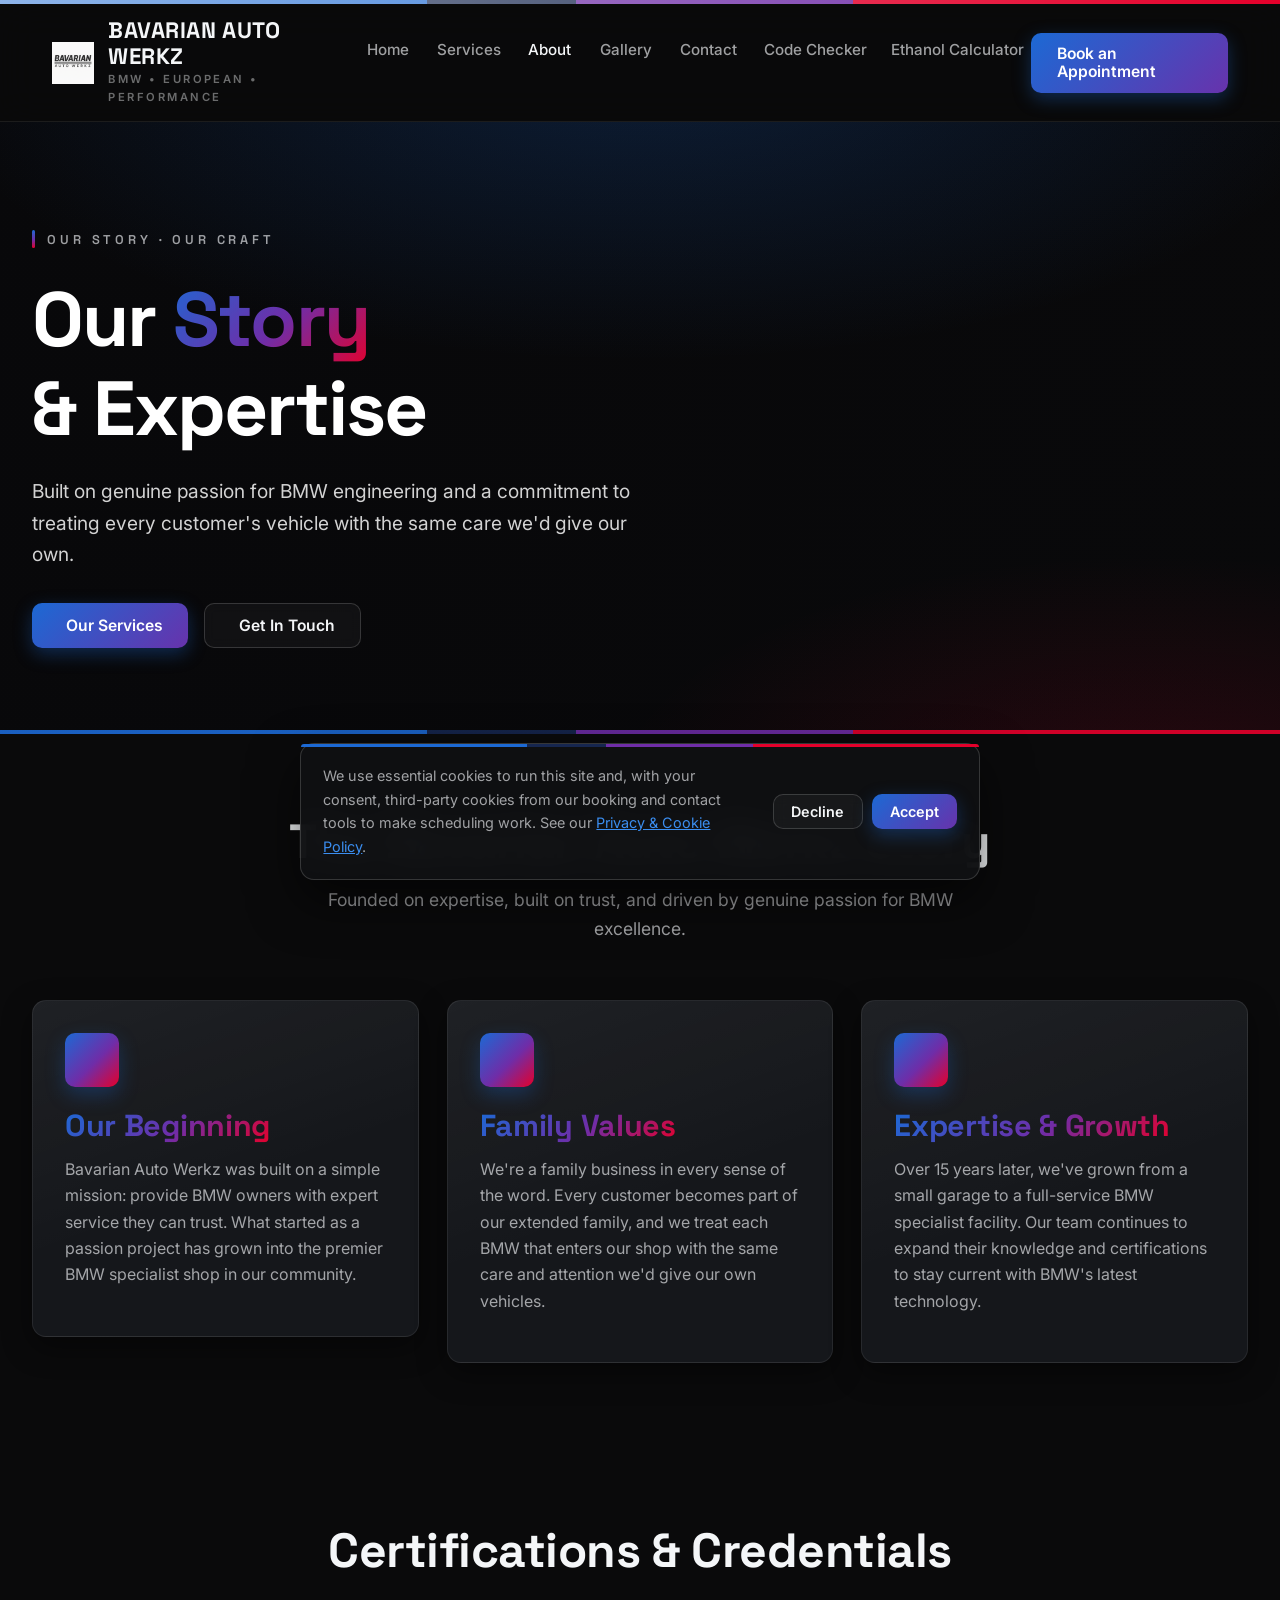
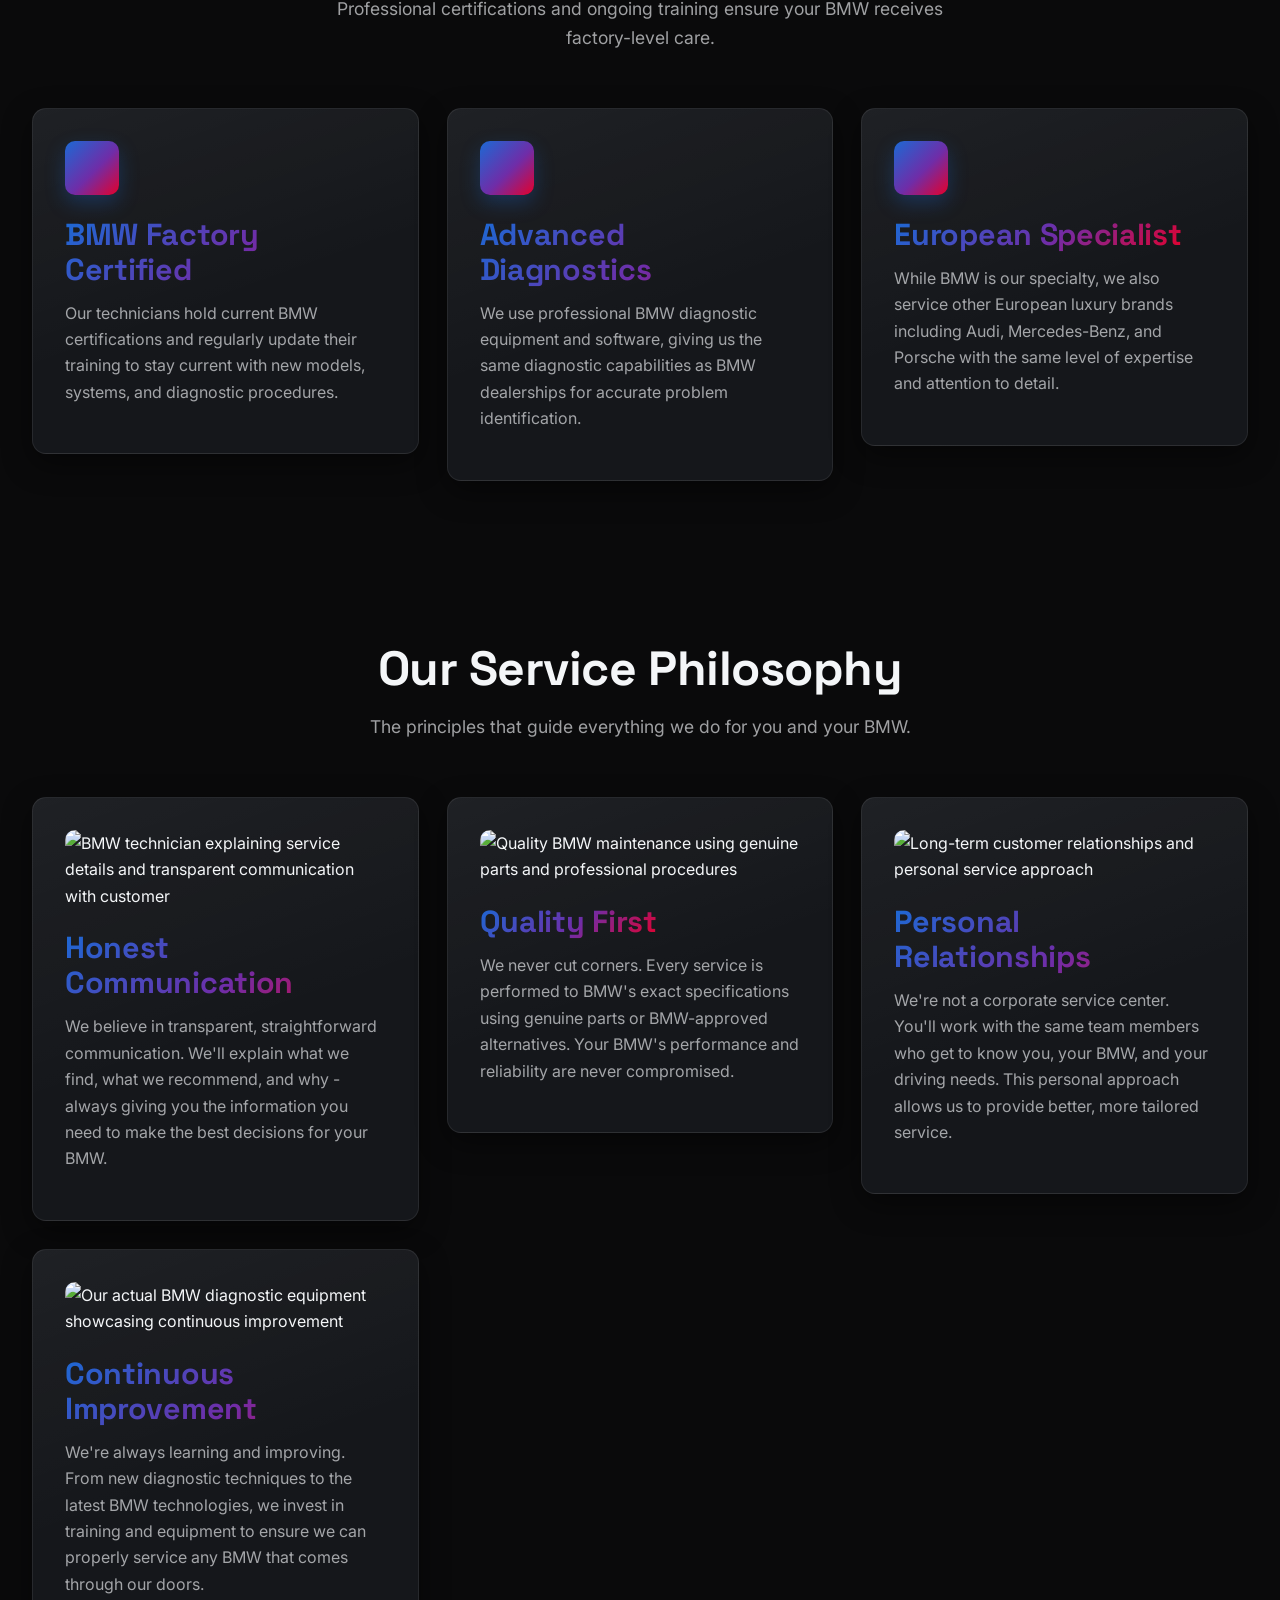
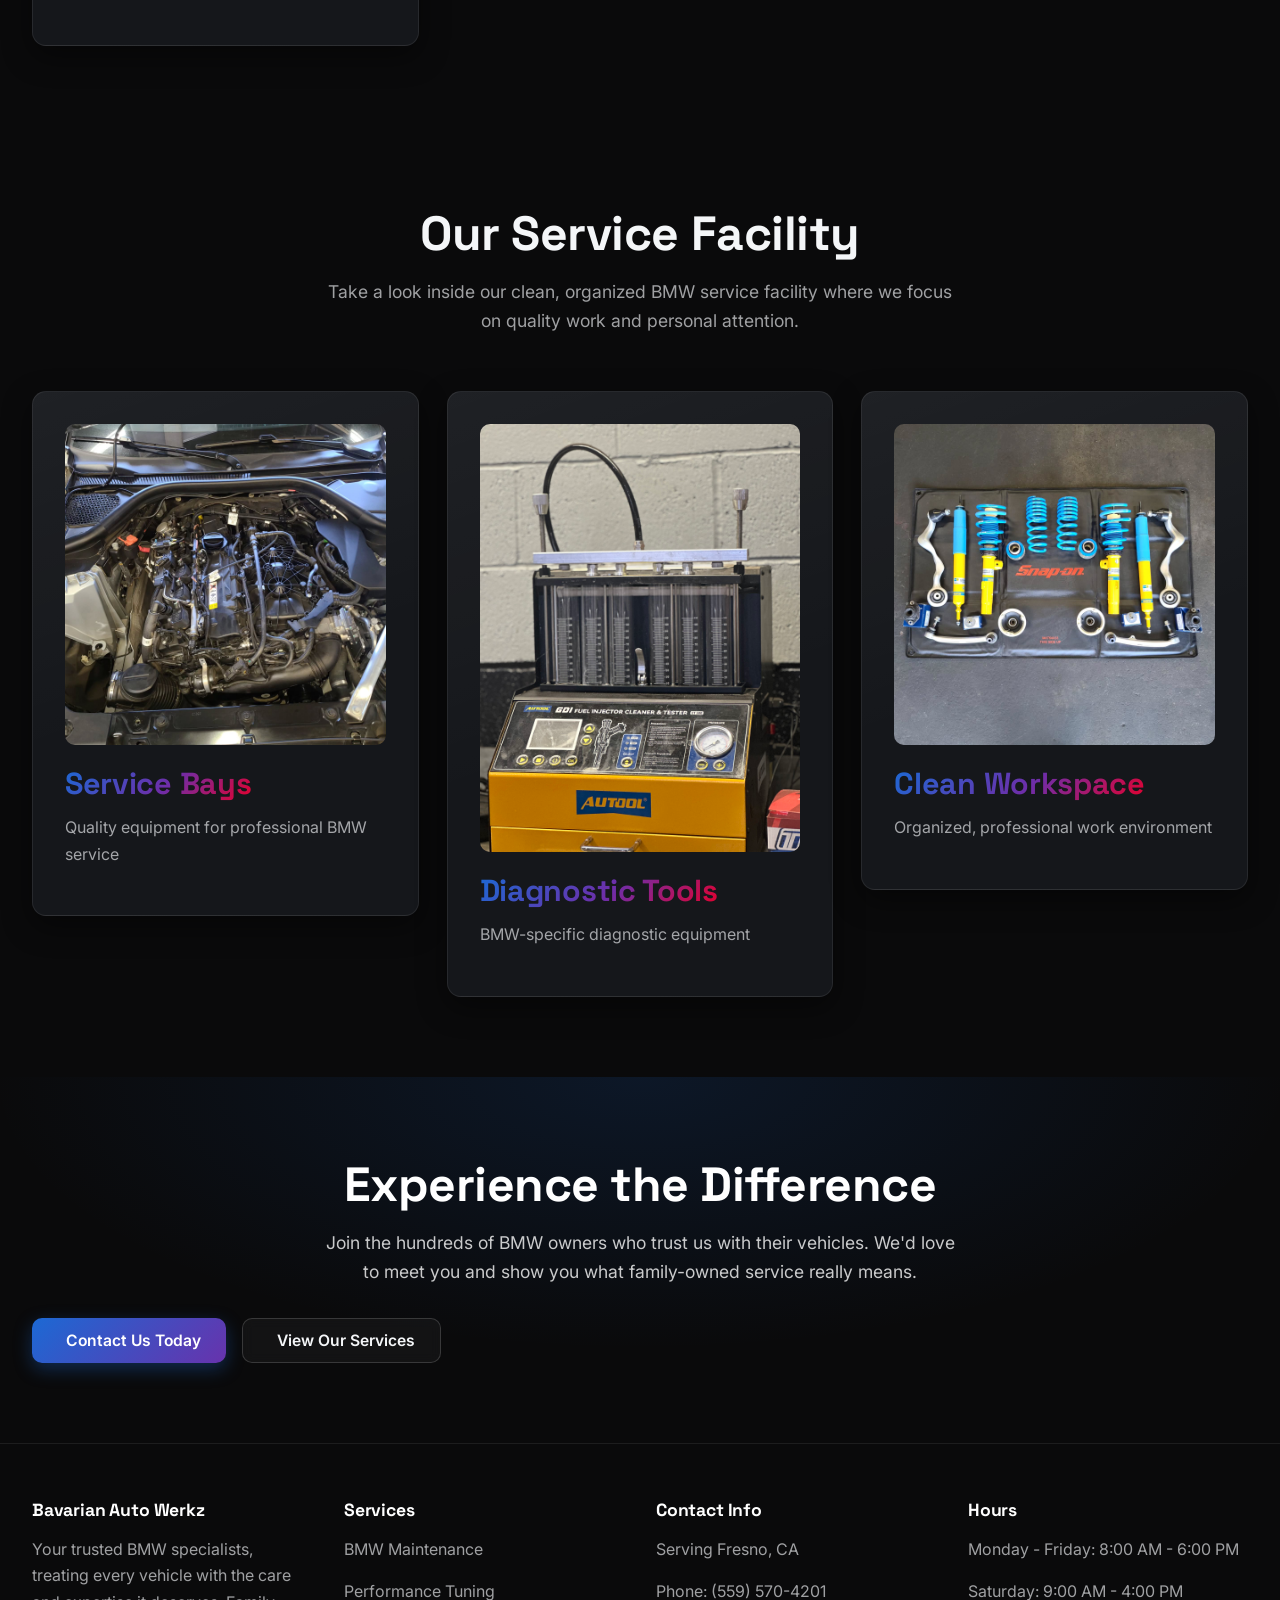
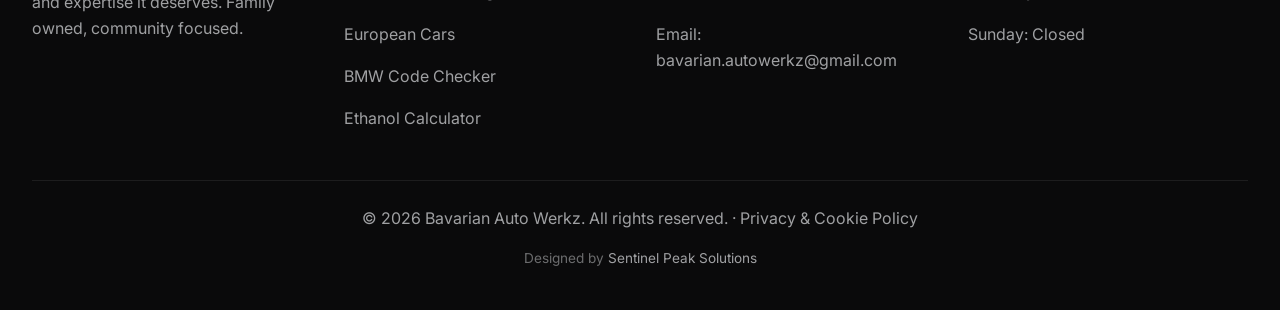
==== commit 732b0e00: "Modernize homepage, refresh imagery with real shop photos, optimize performance Design - Editorial a" ====
--- a/bavarian-auto-werkz/about.html
+++ b/bavarian-auto-werkz/about.html
@@ -10,8 +10,10 @@
     <link rel="dns-prefetch" href="https://links.sentinelpeaksolutions.com">
     <title>About Us | Bavarian Auto Werkz - Family BMW Specialists</title>
     <meta name="description" content="Learn about our family-owned BMW specialist shop. Over 15 years of expertise, certified technicians, and genuine passion for BMW performance and care.">
+    <link rel="preload" as="image" href="convenient-service-real.jpg">
+    <link rel="stylesheet" href="https://fonts.googleapis.com/css2?family=Inter:wght@300;400;500;600;700;800;900&family=Space+Grotesk:wght@400;500;600;700&display=swap">
     <link rel="stylesheet" href="styles.css">
-    <link rel="icon" type="image/png" href="logo.png">
+    <link rel="icon" type="image/png" href="logo-mark.png">
 </head>
 <body>
     <!-- BMW M-Stripe -->
@@ -21,7 +23,7 @@
     <header class="header">
         <nav class="nav-container">
             <a href="index.html" class="logo">
-                <img src="logo.png" alt="Bavarian Auto Werkz Logo" width="42" height="42" decoding="async" fetchpriority="high">
+                <img src="logo-mark.png" alt="Bavarian Auto Werkz Logo" width="42" height="42" decoding="async" fetchpriority="high">
                 <div class="logo-text">
                     <h1>BAVARIAN AUTO WERKZ</h1>
                     <p class="logo-tagline">BMW • European • Performance</p>
@@ -50,16 +52,13 @@
     <!-- Hero Section -->
     <section class="hero">
         <div class="hero-content">
-            <div class="hero-badge">
-                <span class="dot"></span>
-                Family Owned Since 2009
-            </div>
-            
+            <p class="hero-eyebrow">Our Story &middot; Our Craft</p>
+
             <h1>Our <span class="text-primary">Story</span><br>& Expertise</h1>
-            
+
             <p class="subtitle">
-                We're a family business built on genuine passion for BMW engineering and a commitment 
-                to treating every customer's vehicle with the same care we'd give our own.
+                Built on genuine passion for BMW engineering and a commitment to treating every
+                customer's vehicle with the same care we'd give our own.
             </p>
             
             <div class="hero-actions">
@@ -92,7 +91,7 @@
                         <i data-lucide="star"></i>
                     </div>
                     <h3>Our Beginning</h3>
-                    <p>Bavarian Auto Werkz was founded in 2009 with a simple mission: provide BMW owners with expert service they can trust. What started as a passion project has grown into the premier BMW specialist shop in our community.</p>
+                    <p>Bavarian Auto Werkz was built on a simple mission: provide BMW owners with expert service they can trust. What started as a passion project has grown into the premier BMW specialist shop in our community.</p>
                 </div>
                 
                 <div class="card">
@@ -166,7 +165,7 @@
             <div class="grid">
                 <div class="card">
                     <div class="card-image">
-                        <img loading="lazy" decoding="async" src="honest-communication-real.jpg" alt="BMW technician explaining service details and transparent communication with customer" class="feature-image">
+                        <img loading="lazy" decoding="async" src="honest-communication.png" alt="BMW technician explaining service details and transparent communication with customer" class="feature-image">
                     </div>
                     <h3>Honest Communication</h3>
                     <p>We believe in transparent, straightforward communication. We'll explain what we find, what we recommend, and why - always giving you the information you need to make the best decisions for your BMW.</p>
@@ -212,7 +211,7 @@
             <div class="grid">
                 <div class="card">
                     <div class="card-image">
-                        <img loading="lazy" decoding="async" src="actual-service-bay.jpg" alt="Professional BMW service facility interior" class="feature-image">
+                        <img loading="lazy" decoding="async" src="service-bay-real.jpg" alt="Professional BMW service facility interior" class="feature-image">
                     </div>
                     <h3>Service Bays</h3>
                     <p>Quality equipment for professional BMW service</p>
@@ -295,7 +294,7 @@
         </div>
     </footer>
 
-    <script src="https://unpkg.com/lucide@latest" defer></script>
+    <script src="https://unpkg.com/lucide@0.468.0" defer></script>
     <script src="main.js" defer></script>
 </body>
 </html>
--- a/bavarian-auto-werkz/styles.css
+++ b/bavarian-auto-werkz/styles.css
@@ -1,7 +1,6 @@
 /* Bavarian Auto Werkz - BMW M Carbon Fiber Theme (2026) */
 
-/* Premium fonts */
-@import url('https://fonts.googleapis.com/css2?family=Inter:wght@300;400;500;600;700;800;900&family=Space+Grotesk:wght@400;500;600;700&display=swap');
+/* Premium fonts are loaded via <link> in each page's <head> (faster than @import) */
 
 /* ============================================================
    Design tokens
@@ -286,11 +285,11 @@
 .hero {
     padding: 6rem 2rem 5rem;
     background:
-        linear-gradient(rgba(8, 8, 10, 0.72), rgba(8, 8, 10, 0.86)),
+        linear-gradient(100deg, rgba(8, 8, 10, 0.95) 0%, rgba(8, 8, 10, 0.86) 42%, rgba(8, 8, 10, 0.5) 100%),
         url('convenient-service-real.jpg') center/cover no-repeat;
     position: relative;
     overflow: hidden;
-    min-height: 66vh;
+    min-height: 68vh;
     display: flex;
     align-items: center;
 }
@@ -315,56 +314,92 @@
 }
 
 .hero-content {
-    max-width: 1000px;
+    max-width: 1240px;
+    width: 100%;
     margin: 0 auto;
-    text-align: center;
+    text-align: left;
     position: relative;
     z-index: 2;
     color: var(--text);
 }
 
-.hero-badge {
+/* Editorial eyebrow — vertical M-stripe + spaced caps (replaces generic pill) */
+.hero-eyebrow {
     display: inline-flex;
     align-items: center;
-    gap: 0.5rem;
-    background: rgba(255, 255, 255, 0.06);
-    border: 1px solid var(--border-strong);
-    padding: 0.45rem 1.1rem;
-    border-radius: 999px;
+    gap: 0.9rem;
+    font-family: var(--font-heading);
+    font-size: 0.8rem;
+    font-weight: 600;
+    letter-spacing: 0.3em;
+    text-transform: uppercase;
+    color: var(--text-muted);
+    margin-bottom: 1.6rem;
+    padding-left: 0.95rem;
+    position: relative;
+}
+
+.hero-eyebrow::before {
+    content: '';
+    position: absolute;
+    left: 0;
+    top: 50%;
+    transform: translateY(-50%);
+    width: 3px;
+    height: 1.4em;
+    border-radius: 2px;
+    background: linear-gradient(180deg, var(--m-blue) 0%, var(--m-violet) 55%, var(--m-red) 100%);
+}
+
+/* Marque strip — thin editorial row of brands serviced */
+.hero-marques {
+    display: flex;
+    flex-wrap: wrap;
+    align-items: center;
+    gap: 1rem 2.2rem;
+    max-width: 760px;
+    margin-top: 3rem;
+    padding-top: 1.6rem;
+    border-top: 1px solid var(--border);
+}
+
+.hero-marques span {
+    font-family: var(--font-heading);
     font-size: 0.82rem;
     font-weight: 600;
-    letter-spacing: 0.04em;
-    margin-bottom: 1.8rem;
-    backdrop-filter: blur(10px);
-    color: var(--text);
+    letter-spacing: 0.2em;
     text-transform: uppercase;
-}
-
-.hero-badge svg { width: 16px; height: 16px; color: var(--accent-light); }
-
-.hero-badge .dot {
-    width: 8px;
-    height: 8px;
-    background: var(--m-red);
-    border-radius: 50%;
-    box-shadow: 0 0 10px var(--m-red);
-    animation: pulse 2s infinite;
-}
-
-.hero h1 { margin-bottom: 1.4rem; color: #fff; }
+    color: var(--text-faint);
+    transition: color 0.25s ease;
+}
+
+.hero-marques span:hover { color: var(--text); }
+
+.hero-eyebrow svg {
+    width: 15px;
+    height: 15px;
+    color: var(--accent-light);
+}
+
+.hero h1 {
+    margin-bottom: 1.5rem;
+    color: #fff;
+    font-size: clamp(2.75rem, 6vw, 5rem);
+    letter-spacing: -0.025em;
+}
 .hero h1 .text-primary { color: transparent; background: var(--m-gradient); -webkit-background-clip: text; background-clip: text; }
 
 .hero .subtitle {
     font-size: 1.2rem;
     color: rgba(255, 255, 255, 0.82);
-    max-width: 640px;
-    margin: 0 auto 2rem;
+    max-width: 600px;
+    margin: 0 0 2rem;
 }
 
 .hero-actions {
     display: flex;
     gap: 1rem;
-    justify-content: center;
+    justify-content: flex-start;
     flex-wrap: wrap;
     margin-top: 2rem;
 }
@@ -407,6 +442,7 @@
     display: grid;
     gap: 1.75rem;
     grid-template-columns: repeat(auto-fit, minmax(300px, 1fr));
+    align-items: start;
 }
 
 /* ============================================================
@@ -445,7 +481,16 @@
 
 .card:hover::before { transform: scaleX(1); }
 
-.card h3 { color: var(--text); margin-bottom: 0.75rem; }
+/* Grid card headers — BMW M tri-color, mapped across the heading text */
+.card h3 {
+    margin-bottom: 0.75rem;
+    background: var(--m-gradient);
+    -webkit-background-clip: text;
+    background-clip: text;
+    color: transparent;
+    width: fit-content;
+    max-width: 100%;
+}
 .card p { color: var(--text-muted); line-height: 1.65; }
 
 .card-icon {
@@ -465,15 +510,15 @@
 
 .card-image { margin-bottom: 1.4rem; border-radius: var(--radius-sm); overflow: hidden; }
 
+/* Full, uncropped photo — show the entire image at its natural shape */
 .feature-image {
     width: 100%;
-    height: 210px;
-    object-fit: cover;
+    height: auto;
+    display: block;
     transition: transform 0.4s ease;
-    display: block;
-}
-
-.card:hover .feature-image { transform: scale(1.05); }
+}
+
+.card:hover .feature-image { transform: scale(1.03); }
 
 /* Shop photos — show the ENTIRE image at its natural shape (no crop, no letterbox) */
 .shop-photo {
@@ -483,37 +528,52 @@
     border-radius: var(--radius-sm);
 }
 
-.family-image { object-position: center 20%; }
-.personal-service-image { object-position: center 10%; }
-
 /* ============================================================
    Stats
    ============================================================ */
+/* Spec-bar — one unified carbon panel with hairline dividers */
 .stats-grid {
     display: grid;
-    grid-template-columns: repeat(auto-fit, minmax(200px, 1fr));
-    gap: 1.5rem;
-    margin: 3rem 0;
+    grid-template-columns: repeat(4, 1fr);
+    gap: 0;
+    max-width: 1000px;
+    margin: 2rem auto 0;
+    background:
+        linear-gradient(160deg, rgba(255, 255, 255, 0.045), rgba(255, 255, 255, 0) 60%),
+        var(--surface-card);
+    border: 1px solid var(--border);
+    border-radius: var(--radius);
+    box-shadow: var(--shadow);
+    overflow: hidden;
+    position: relative;
+}
+
+.stats-grid::before {
+    content: '';
+    position: absolute;
+    top: 0; left: 0; right: 0;
+    height: 3px;
+    background: var(--m-stripe-gradient);
+    opacity: 0.85;
 }
 
 .stat-card {
     text-align: center;
-    padding: 2rem 1.5rem;
-    background: var(--surface-card);
-    border-radius: var(--radius);
-    border: 1px solid var(--border);
-    box-shadow: var(--shadow);
-    transition: transform 0.3s ease, box-shadow 0.3s ease, border-color 0.3s ease;
-}
-
-.stat-card:hover {
-    transform: translateY(-4px);
-    box-shadow: var(--shadow-lg);
-    border-color: var(--accent);
-}
+    padding: 2.4rem 1.5rem 2.1rem;
+    background: transparent;
+    border: none;
+    border-left: 1px solid var(--border);
+    border-radius: 0;
+    box-shadow: none;
+    transition: background 0.3s ease;
+}
+
+.stat-card:first-child { border-left: none; }
+
+.stat-card:hover { background: rgba(255, 255, 255, 0.02); }
 
 .stat-number {
-    font-size: 2.75rem;
+    font-size: clamp(2.2rem, 4vw, 2.85rem);
     font-weight: 800;
     background: var(--m-gradient);
     -webkit-background-clip: text;
@@ -521,9 +581,16 @@
     color: transparent;
     margin-bottom: 0.4rem;
     font-family: var(--font-heading);
-}
-
-.stat-label { color: var(--text-muted); font-weight: 500; }
+    line-height: 1;
+}
+
+.stat-label {
+    color: var(--text-muted);
+    font-weight: 500;
+    font-size: 0.82rem;
+    letter-spacing: 0.08em;
+    text-transform: uppercase;
+}
 
 /* ============================================================
    Dark / accent sections
@@ -752,8 +819,8 @@
     .nav-menu .btn { margin-top: 1rem; justify-content: center; }
 
     .hero { padding: 4rem 1.25rem; min-height: 58vh; }
+    .hero h1 { font-size: clamp(2.3rem, 8.5vw, 3.4rem); }
     .bmw-showcase { padding: 2rem 1rem; }
-    .feature-image { height: 170px; }
 
     .hero-actions { flex-direction: column; align-items: center; }
 
@@ -761,6 +828,15 @@
 
     .grid { grid-template-columns: 1fr; gap: 1.25rem; }
     .section { padding: 3rem 1.25rem; }
+
+    .hero-marques { gap: 0.9rem 1.6rem; }
+}
+
+@media (max-width: 640px) {
+    .stats-grid { grid-template-columns: 1fr 1fr; }
+    .stat-card { border-left: 1px solid var(--border); border-top: 1px solid var(--border); }
+    .stat-card:nth-child(odd) { border-left: none; }
+    .stat-card:nth-child(-n+2) { border-top: none; }
 }
 
 @media (max-width: 480px) {
@@ -769,6 +845,7 @@
     .logo-text h1 { font-size: 1.05rem; }
     .nav-menu { width: 100vw; right: -100vw; padding: 5rem 1.5rem 2rem; }
     .hero { padding: 3rem 1rem; min-height: 52vh; }
+    .hero h1 { font-size: clamp(1.8rem, 7.6vw, 2.6rem); }
     .section { padding: 2.5rem 1rem; }
     .cookie-banner { bottom: 0.75rem; padding: 1.1rem; }
     .cookie-actions { width: 100%; }
@@ -819,8 +896,7 @@
     color: var(--text);
 }
 
-.section-dark .form-label,
-.section-dark .card h3 { color: #fff; }
+.section-dark .form-label { color: #fff; }
 .section-dark .card p { color: rgba(255, 255, 255, 0.82); }
 
 .form-input,
